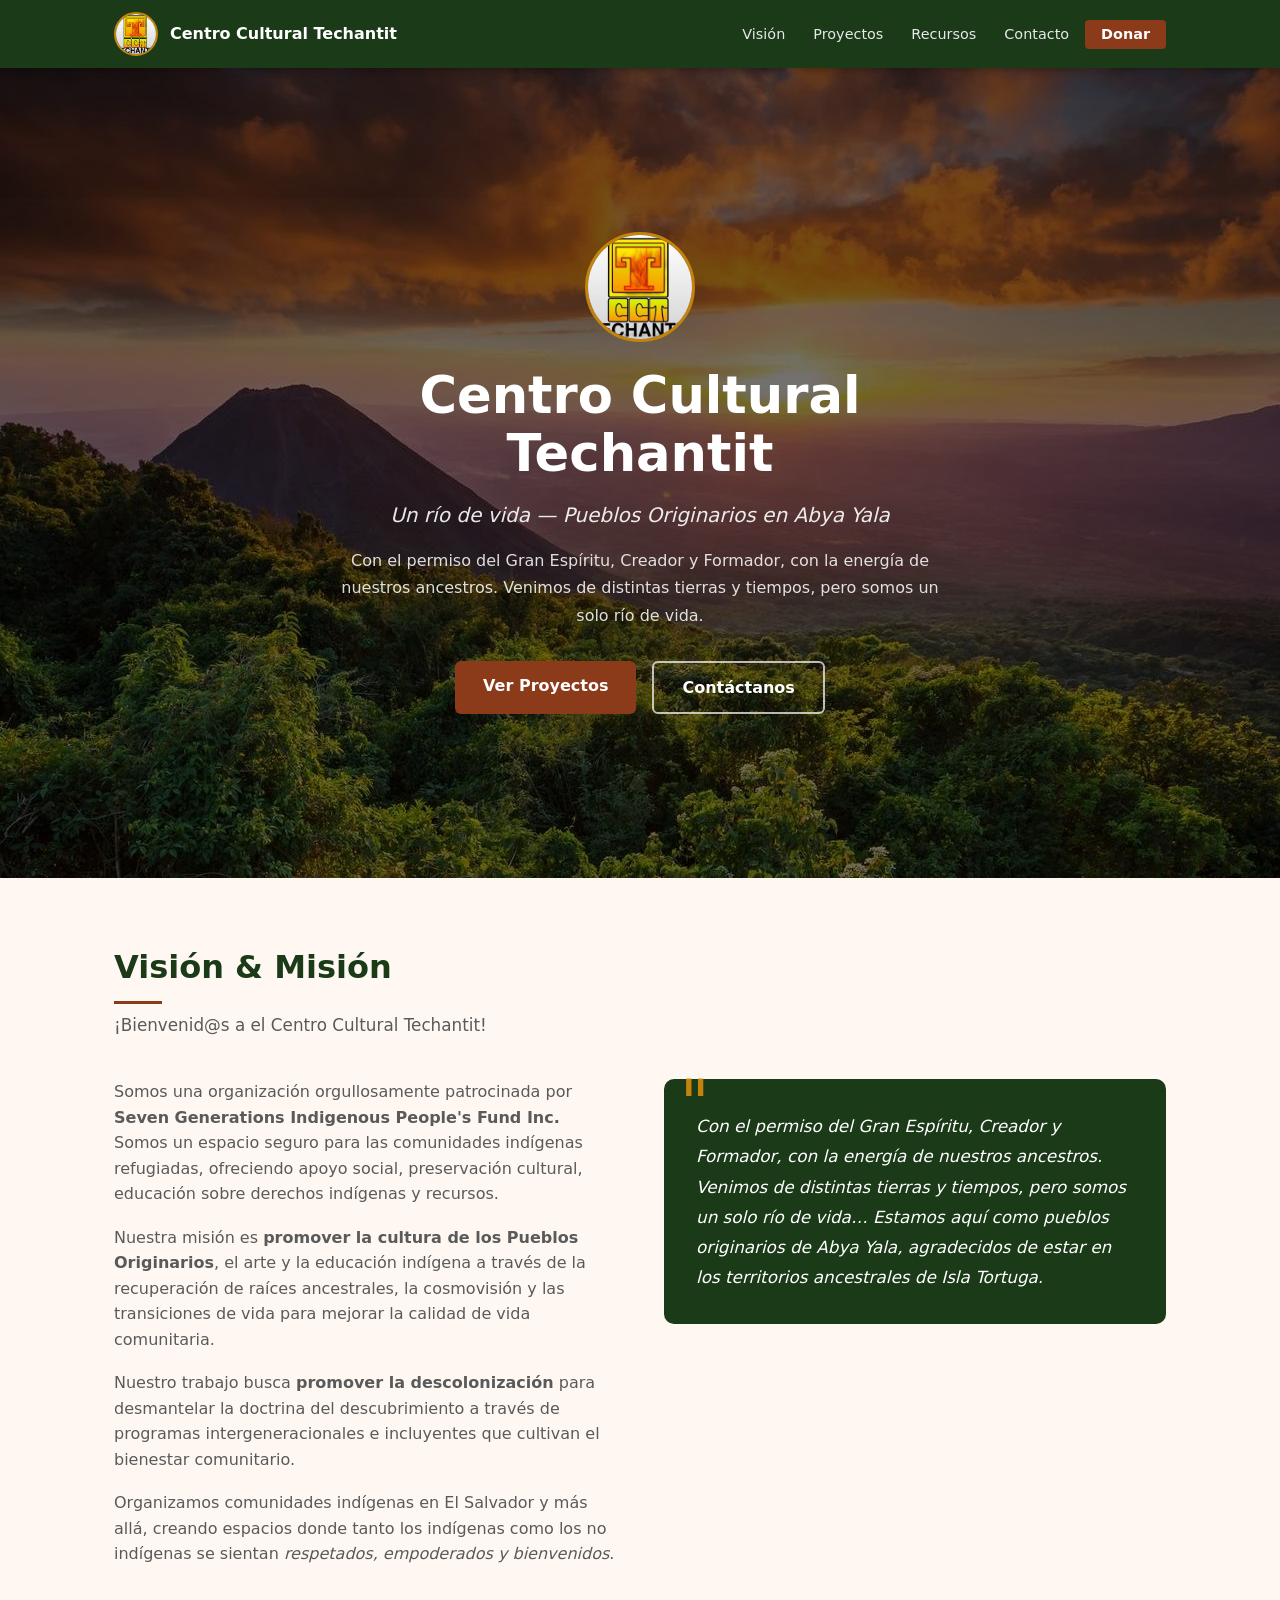
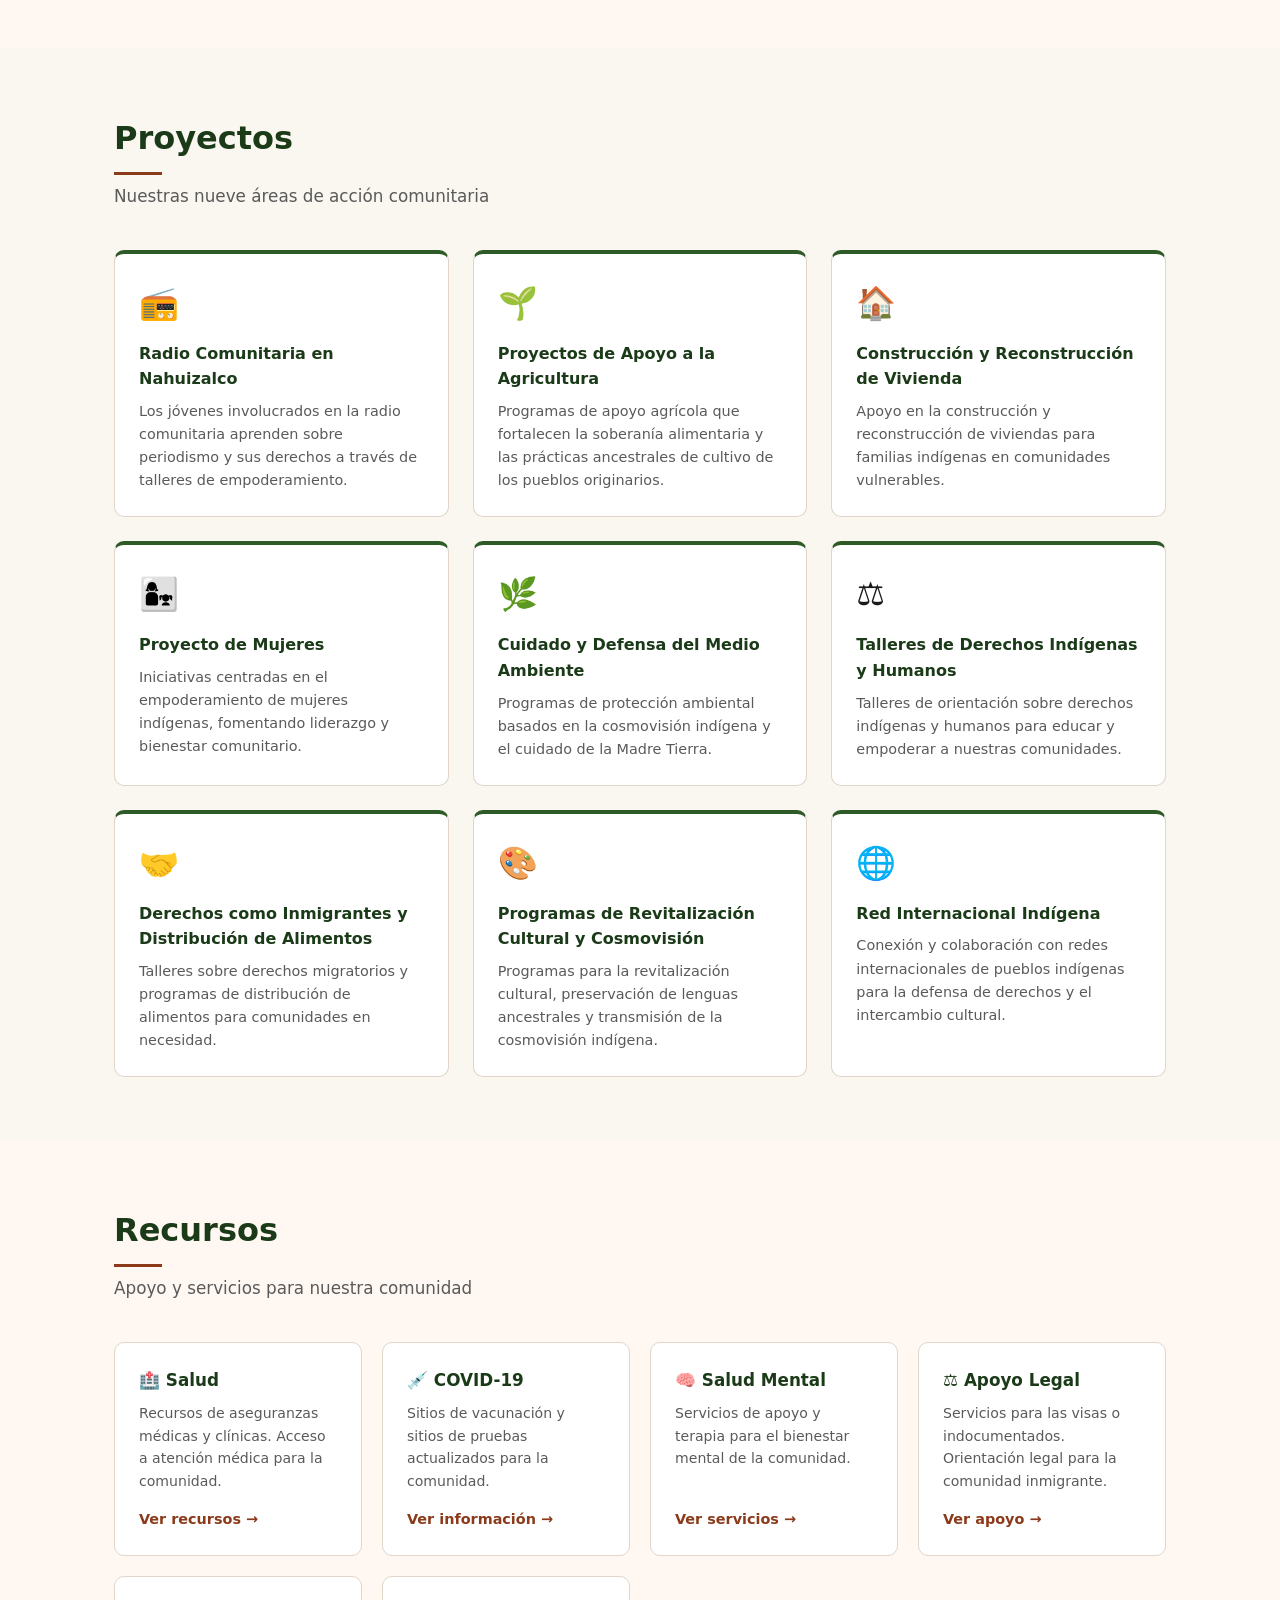
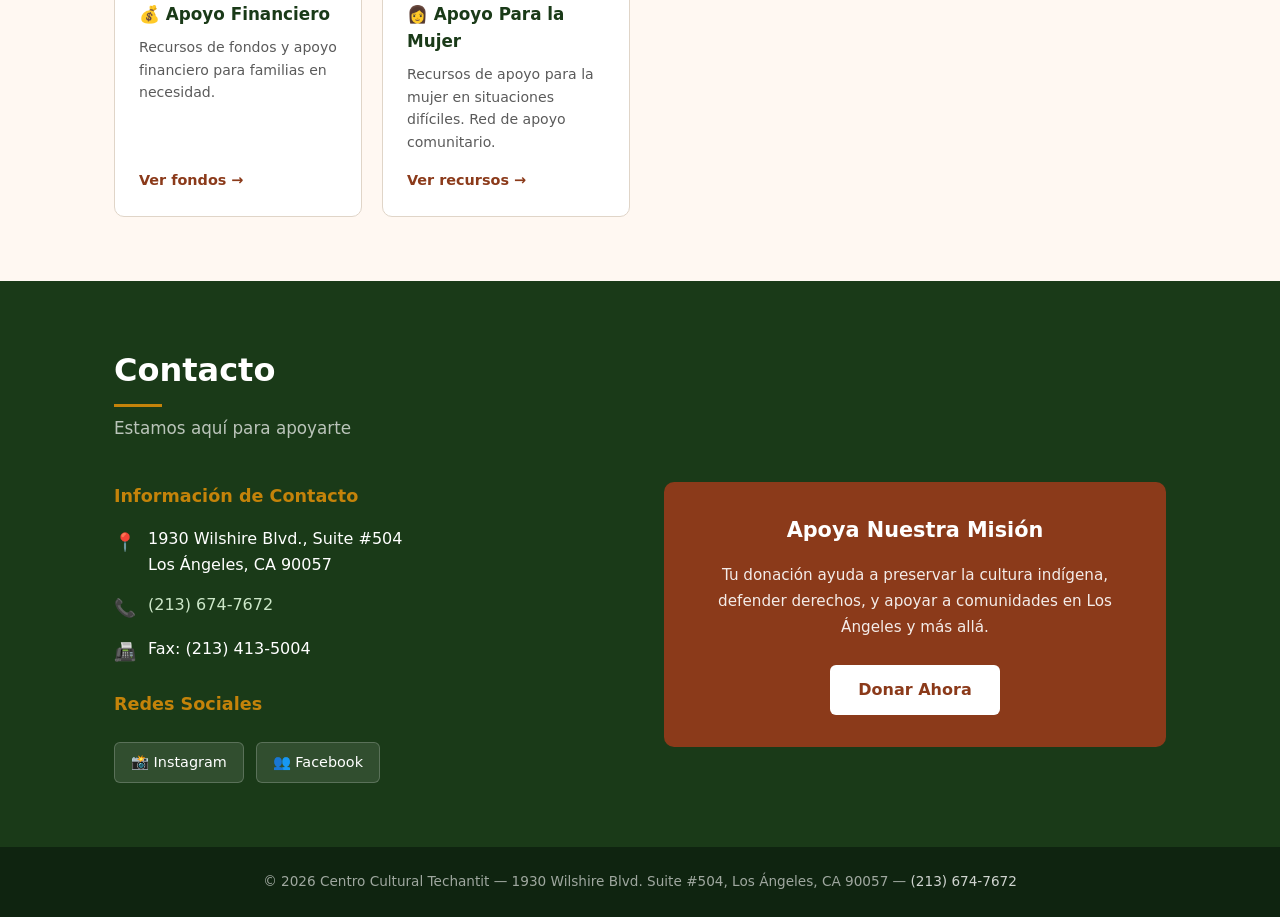
==== index.html @ ff60df66 "Add static site for Centro Cultural Techantit - index.html: single-page bilingual site (Spanish prim" ====
<!DOCTYPE html>
<html lang="es">
<head>
  <meta charset="UTF-8" />
  <meta name="viewport" content="width=device-width, initial-scale=1.0" />
  <title>Centro Cultural Techantit</title>
  <meta name="description" content="Centro Cultural Techantit — Organización indígena en Los Ángeles. Preservación cultural, derechos indígenas, y apoyo comunitario." />
  <meta property="og:title" content="Centro Cultural Techantit" />
  <meta property="og:description" content="Espacio seguro para comunidades indígenas en Los Ángeles. Preservación cultural, derechos, y apoyo comunitario." />
  <meta property="og:image" content="logo.jpg" />
  <link rel="icon" href="logo.jpg" type="image/jpeg" />
  <link rel="stylesheet" href="styles.css" />
</head>
<body>

<!-- ── Navigation ──────────────────────────────────────────────────────────── -->
<nav id="top">
  <div class="nav-inner">
    <a class="nav-logo" href="#inicio">
      <img src="logo.jpg" alt="Logo Centro Cultural Techantit" />
      <span>Centro Cultural Techantit</span>
    </a>
    <button class="nav-toggle" aria-label="Menú" onclick="document.getElementById('nav-links').classList.toggle('open')">☰</button>
    <ul class="nav-links" id="nav-links">
      <li><a href="#vision">Visión</a></li>
      <li><a href="#proyectos">Proyectos</a></li>
      <li><a href="#recursos">Recursos</a></li>
      <li><a href="#contacto">Contacto</a></li>
      <li><a href="https://www.classy.org/give/327009/#!/donation/checkout" target="_blank" class="btn-donate">Donar</a></li>
    </ul>
  </div>
</nav>

<!-- ── Hero ────────────────────────────────────────────────────────────────── -->
<section id="inicio">
  <div class="hero-bg"></div>
  <div class="hero-content">
    <img src="logo.jpg" alt="Logo Centro Cultural Techantit" />
    <h1>Centro Cultural Techantit</h1>
    <p class="tagline">Un río de vida — Pueblos Originarios en Abya Yala</p>
    <p class="mission-text">
      Con el permiso del Gran Espíritu, Creador y Formador, con la energía de nuestros ancestros.
      Venimos de distintas tierras y tiempos, pero somos un solo río de vida.
    </p>
    <div class="hero-actions">
      <a href="#proyectos" class="btn btn-primary">Ver Proyectos</a>
      <a href="#contacto" class="btn btn-outline">Contáctanos</a>
    </div>
  </div>
</section>

<!-- ── Vision ──────────────────────────────────────────────────────────────── -->
<section id="vision">
  <div class="container">
    <h2 class="section-title">Visión &amp; Misión</h2>
    <p class="section-subtitle">¡Bienvenid@s a el Centro Cultural Techantit!</p>

    <div class="vision-grid">
      <div class="vision-text">
        <p>
          Somos una organización orgullosamente patrocinada por
          <strong>Seven Generations Indigenous People's Fund Inc.</strong>
          Somos un espacio seguro para las comunidades indígenas refugiadas, ofreciendo
          apoyo social, preservación cultural, educación sobre derechos indígenas y recursos.
        </p>
        <p>
          Nuestra misión es <strong>promover la cultura de los Pueblos Originarios</strong>,
          el arte y la educación indígena a través de la recuperación de raíces ancestrales,
          la cosmovisión y las transiciones de vida para mejorar la calidad de vida comunitaria.
        </p>
        <p>
          Nuestro trabajo busca <strong>promover la descolonización</strong> para desmantelar
          la doctrina del descubrimiento a través de programas intergeneracionales e incluyentes
          que cultivan el bienestar comunitario.
        </p>
        <p>
          Organizamos comunidades indígenas en El Salvador y más allá, creando espacios donde
          tanto los indígenas como los no indígenas se sientan
          <em>respetados, empoderados y bienvenidos</em>.
        </p>
      </div>

      <div class="vision-quote">
        Con el permiso del Gran Espíritu, Creador y Formador, con la energía de nuestros ancestros.
        Venimos de distintas tierras y tiempos, pero somos un solo río de vida…
        Estamos aquí como pueblos originarios de Abya Yala, agradecidos de estar en los territorios
        ancestrales de Isla Tortuga.
      </div>
    </div>
  </div>
</section>

<!-- ── Projects ────────────────────────────────────────────────────────────── -->
<section id="proyectos">
  <div class="container">
    <h2 class="section-title">Proyectos</h2>
    <p class="section-subtitle">Nuestras nueve áreas de acción comunitaria</p>

    <div class="projects-grid">

      <div class="project-card">
        <div class="project-icon">📻</div>
        <h3>Radio Comunitaria en Nahuizalco</h3>
        <p>Los jóvenes involucrados en la radio comunitaria aprenden sobre periodismo y sus derechos a través de talleres de empoderamiento.</p>
      </div>

      <div class="project-card">
        <div class="project-icon">🌱</div>
        <h3>Proyectos de Apoyo a la Agricultura</h3>
        <p>Programas de apoyo agrícola que fortalecen la soberanía alimentaria y las prácticas ancestrales de cultivo de los pueblos originarios.</p>
      </div>

      <div class="project-card">
        <div class="project-icon">🏠</div>
        <h3>Construcción y Reconstrucción de Vivienda</h3>
        <p>Apoyo en la construcción y reconstrucción de viviendas para familias indígenas en comunidades vulnerables.</p>
      </div>

      <div class="project-card">
        <div class="project-icon">👩‍👧</div>
        <h3>Proyecto de Mujeres</h3>
        <p>Iniciativas centradas en el empoderamiento de mujeres indígenas, fomentando liderazgo y bienestar comunitario.</p>
      </div>

      <div class="project-card">
        <div class="project-icon">🌿</div>
        <h3>Cuidado y Defensa del Medio Ambiente</h3>
        <p>Programas de protección ambiental basados en la cosmovisión indígena y el cuidado de la Madre Tierra.</p>
      </div>

      <div class="project-card">
        <div class="project-icon">⚖️</div>
        <h3>Talleres de Derechos Indígenas y Humanos</h3>
        <p>Talleres de orientación sobre derechos indígenas y humanos para educar y empoderar a nuestras comunidades.</p>
      </div>

      <div class="project-card">
        <div class="project-icon">🤝</div>
        <h3>Derechos como Inmigrantes y Distribución de Alimentos</h3>
        <p>Talleres sobre derechos migratorios y programas de distribución de alimentos para comunidades en necesidad.</p>
      </div>

      <div class="project-card">
        <div class="project-icon">🎨</div>
        <h3>Programas de Revitalización Cultural y Cosmovisión</h3>
        <p>Programas para la revitalización cultural, preservación de lenguas ancestrales y transmisión de la cosmovisión indígena.</p>
      </div>

      <div class="project-card">
        <div class="project-icon">🌐</div>
        <h3>Red Internacional Indígena</h3>
        <p>Conexión y colaboración con redes internacionales de pueblos indígenas para la defensa de derechos y el intercambio cultural.</p>
      </div>

    </div>
  </div>
</section>

<!-- ── Resources ───────────────────────────────────────────────────────────── -->
<section id="recursos">
  <div class="container">
    <h2 class="section-title">Recursos</h2>
    <p class="section-subtitle">Apoyo y servicios para nuestra comunidad</p>

    <div class="resources-grid">

      <div class="resource-card">
        <h3>🏥 Salud</h3>
        <p>Recursos de aseguranzas médicas y clínicas. Acceso a atención médica para la comunidad.</p>
        <a href="https://www.centroculturaltechantit.com/salud" target="_blank" class="resource-link">Ver recursos →</a>
      </div>

      <div class="resource-card">
        <h3>💉 COVID-19</h3>
        <p>Sitios de vacunación y sitios de pruebas actualizados para la comunidad.</p>
        <a href="https://www.centroculturaltechantit.com/covid19" target="_blank" class="resource-link">Ver información →</a>
      </div>

      <div class="resource-card">
        <h3>🧠 Salud Mental</h3>
        <p>Servicios de apoyo y terapia para el bienestar mental de la comunidad.</p>
        <a href="https://www.centroculturaltechantit.com/saludmental" target="_blank" class="resource-link">Ver servicios →</a>
      </div>

      <div class="resource-card">
        <h3>⚖️ Apoyo Legal</h3>
        <p>Servicios para las visas o indocumentados. Orientación legal para la comunidad inmigrante.</p>
        <a href="https://www.centroculturaltechantit.com/apoyo-legal" target="_blank" class="resource-link">Ver apoyo →</a>
      </div>

      <div class="resource-card">
        <h3>💰 Apoyo Financiero</h3>
        <p>Recursos de fondos y apoyo financiero para familias en necesidad.</p>
        <a href="https://www.centroculturaltechantit.com/apoyo-financiero" target="_blank" class="resource-link">Ver fondos →</a>
      </div>

      <div class="resource-card">
        <h3>👩 Apoyo Para la Mujer</h3>
        <p>Recursos de apoyo para la mujer en situaciones difíciles. Red de apoyo comunitario.</p>
        <a href="https://www.centroculturaltechantit.com/apoyo-para-la-mujer" target="_blank" class="resource-link">Ver recursos →</a>
      </div>

    </div>
  </div>
</section>

<!-- ── Contact ──────────────────────────────────────────────────────────────── -->
<section id="contacto">
  <div class="container">
    <h2 class="section-title">Contacto</h2>
    <p class="section-subtitle" style="color: rgba(255,255,255,.7)">Estamos aquí para apoyarte</p>

    <div class="contact-grid">
      <div class="contact-info">
        <h3>Información de Contacto</h3>

        <div class="contact-item">
          <span class="contact-icon">📍</span>
          <div>
            1930 Wilshire Blvd., Suite #504<br />
            Los Ángeles, CA 90057
          </div>
        </div>

        <div class="contact-item">
          <span class="contact-icon">📞</span>
          <div><a href="tel:2136747672">(213) 674-7672</a></div>
        </div>

        <div class="contact-item">
          <span class="contact-icon">📠</span>
          <div>Fax: (213) 413-5004</div>
        </div>

        <h3 style="margin-top:1.5rem">Redes Sociales</h3>
        <div class="social-links">
          <a href="https://www.instagram.com/CCTechantit/" target="_blank" class="social-link">
            📸 Instagram
          </a>
          <a href="https://www.facebook.com/centroculturaltechantit/" target="_blank" class="social-link">
            👥 Facebook
          </a>
        </div>
      </div>

      <div class="donate-box">
        <h3>Apoya Nuestra Misión</h3>
        <p>
          Tu donación ayuda a preservar la cultura indígena, defender derechos,
          y apoyar a comunidades en Los Ángeles y más allá.
        </p>
        <a href="https://www.classy.org/give/327009/#!/donation/checkout" target="_blank" class="btn btn-white">
          Donar Ahora
        </a>
      </div>
    </div>
  </div>
</section>

<!-- ── Footer ───────────────────────────────────────────────────────────────── -->
<footer>
  <p>
    &copy; <span id="year"></span> Centro Cultural Techantit &mdash;
    1930 Wilshire Blvd. Suite #504, Los Ángeles, CA 90057 &mdash;
    <a href="tel:2136747672">(213) 674-7672</a>
  </p>
</footer>

<script>
  document.getElementById('year').textContent = new Date().getFullYear();
</script>

</body>
</html>
---- styles.css ----
/* ── Base ──────────────────────────────────────────────────────────────────── */
*, *::before, *::after { box-sizing: border-box; margin: 0; padding: 0; }

:root {
  --green:      #2d5a27;
  --green-dark: #1a3a18;
  --terra:      #8b3a1a;
  --gold:       #c4830a;
  --cream:      #faf6f0;
  --warm-white: #fff8f2;
  --text:       #1a1a1a;
  --text-muted: #5a5a5a;
  --border:     #e0d5c8;
  --font: 'Segoe UI', system-ui, -apple-system, sans-serif;
}

html { scroll-behavior: smooth; }

body {
  font-family: var(--font);
  background: var(--cream);
  color: var(--text);
  line-height: 1.6;
}

img { max-width: 100%; display: block; }
a  { color: inherit; text-decoration: none; }

/* ── Layout ────────────────────────────────────────────────────────────────── */
.container { max-width: 1100px; margin: 0 auto; padding: 0 1.5rem; }

section { padding: 4rem 0; }

.section-title {
  font-size: clamp(1.5rem, 3vw, 2rem);
  font-weight: 700;
  color: var(--green-dark);
  margin-bottom: 0.5rem;
}

.section-title::after {
  content: '';
  display: block;
  width: 3rem;
  height: 3px;
  background: var(--terra);
  margin-top: 0.5rem;
}

.section-subtitle {
  color: var(--text-muted);
  font-size: 1.05rem;
  margin-bottom: 2.5rem;
}

/* ── Nav ───────────────────────────────────────────────────────────────────── */
nav {
  position: sticky;
  top: 0;
  z-index: 100;
  background: var(--green-dark);
  color: #fff;
  box-shadow: 0 2px 8px rgba(0,0,0,.3);
}

.nav-inner {
  display: flex;
  align-items: center;
  justify-content: space-between;
  padding: 0.75rem 1.5rem;
  max-width: 1100px;
  margin: 0 auto;
  gap: 1rem;
}

.nav-logo {
  display: flex;
  align-items: center;
  gap: 0.75rem;
  font-weight: 700;
  font-size: 1rem;
  white-space: nowrap;
}

.nav-logo img {
  width: 44px;
  height: 44px;
  border-radius: 50%;
  object-fit: cover;
  border: 2px solid var(--gold);
}

.nav-links {
  display: flex;
  gap: 0.25rem;
  flex-wrap: wrap;
  list-style: none;
}

.nav-links a {
  padding: 0.4rem 0.75rem;
  border-radius: 4px;
  font-size: 0.9rem;
  transition: background .15s;
  color: #e8e8e8;
}

.nav-links a:hover { background: rgba(255,255,255,.12); color: #fff; }

.btn-donate {
  background: var(--terra);
  color: #fff !important;
  padding: 0.4rem 1rem !important;
  border-radius: 4px;
  font-weight: 600;
  transition: background .15s !important;
}

.btn-donate:hover { background: #a34520 !important; }

/* Hamburger */
.nav-toggle { display: none; background: none; border: none; color: #fff; font-size: 1.5rem; cursor: pointer; }

/* ── Hero ──────────────────────────────────────────────────────────────────── */
#inicio {
  position: relative;
  min-height: 90vh;
  display: flex;
  align-items: center;
  justify-content: center;
  text-align: center;
  color: #fff;
  padding: 0;
  overflow: hidden;
}

.hero-bg {
  position: absolute;
  inset: 0;
  background-image: url('hero.jpg');
  background-size: cover;
  background-position: center top;
  filter: brightness(.45);
}

.hero-content {
  position: relative;
  z-index: 1;
  padding: 6rem 1.5rem;
  max-width: 750px;
}

.hero-content img {
  width: 110px;
  height: 110px;
  border-radius: 50%;
  object-fit: cover;
  border: 3px solid var(--gold);
  margin: 0 auto 1.5rem;
}

.hero-content h1 {
  font-size: clamp(2rem, 5vw, 3.2rem);
  font-weight: 800;
  line-height: 1.15;
  margin-bottom: 1rem;
}

.hero-content .tagline {
  font-size: clamp(1rem, 2.5vw, 1.25rem);
  opacity: .9;
  margin-bottom: 1rem;
  font-style: italic;
}

.hero-content .mission-text {
  font-size: 1rem;
  opacity: .85;
  max-width: 600px;
  margin: 0 auto 2rem;
  line-height: 1.7;
}

.hero-actions { display: flex; gap: 1rem; justify-content: center; flex-wrap: wrap; }

.btn {
  display: inline-block;
  padding: 0.75rem 1.75rem;
  border-radius: 6px;
  font-weight: 600;
  font-size: 1rem;
  cursor: pointer;
  transition: transform .15s, box-shadow .15s;
}

.btn:hover { transform: translateY(-1px); box-shadow: 0 4px 12px rgba(0,0,0,.25); }

.btn-primary { background: var(--terra); color: #fff; }
.btn-outline  { background: transparent; color: #fff; border: 2px solid rgba(255,255,255,.7); }
.btn-outline:hover { background: rgba(255,255,255,.1); }

/* ── Vision ────────────────────────────────────────────────────────────────── */
#vision { background: var(--warm-white); }

.vision-grid {
  display: grid;
  grid-template-columns: 1fr 1fr;
  gap: 3rem;
  align-items: start;
}

.vision-text p { margin-bottom: 1.1rem; color: var(--text-muted); }

.vision-quote {
  background: var(--green-dark);
  color: #fff;
  padding: 2rem;
  border-radius: 10px;
  font-style: italic;
  font-size: 1.05rem;
  line-height: 1.8;
  position: relative;
}

.vision-quote::before {
  content: '"';
  font-size: 4rem;
  color: var(--gold);
  position: absolute;
  top: -0.5rem;
  left: 1rem;
  line-height: 1;
  font-style: normal;
}

/* ── Projects ──────────────────────────────────────────────────────────────── */
#proyectos { background: var(--cream); }

.projects-grid {
  display: grid;
  grid-template-columns: repeat(auto-fill, minmax(280px, 1fr));
  gap: 1.5rem;
}

.project-card {
  background: #fff;
  border: 1px solid var(--border);
  border-radius: 10px;
  padding: 1.5rem;
  border-top: 4px solid var(--green);
  transition: box-shadow .2s, transform .2s;
}

.project-card:hover { box-shadow: 0 6px 20px rgba(0,0,0,.1); transform: translateY(-2px); }

.project-icon { font-size: 2rem; margin-bottom: 0.75rem; }

.project-card h3 {
  font-size: 1rem;
  font-weight: 700;
  color: var(--green-dark);
  margin-bottom: 0.5rem;
}

.project-card p { font-size: 0.9rem; color: var(--text-muted); }

/* ── Resources ─────────────────────────────────────────────────────────────── */
#recursos { background: var(--warm-white); }

.resources-grid {
  display: grid;
  grid-template-columns: repeat(auto-fill, minmax(240px, 1fr));
  gap: 1.25rem;
}

.resource-card {
  background: #fff;
  border: 1px solid var(--border);
  border-radius: 10px;
  padding: 1.5rem;
  display: flex;
  flex-direction: column;
  gap: 0.5rem;
  transition: box-shadow .2s;
}

.resource-card:hover { box-shadow: 0 4px 16px rgba(0,0,0,.09); }

.resource-card h3 { font-size: 1.05rem; font-weight: 700; color: var(--green-dark); }
.resource-card p  { font-size: 0.88rem; color: var(--text-muted); flex: 1; }

.resource-link {
  display: inline-block;
  margin-top: 0.5rem;
  color: var(--terra);
  font-weight: 600;
  font-size: 0.9rem;
}

.resource-link:hover { text-decoration: underline; }

/* ── Contact ───────────────────────────────────────────────────────────────── */
#contacto { background: var(--green-dark); color: #fff; }

#contacto .section-title { color: #fff; }
#contacto .section-title::after { background: var(--gold); }

.contact-grid {
  display: grid;
  grid-template-columns: 1fr 1fr;
  gap: 3rem;
  align-items: start;
}

.contact-info h3 { font-size: 1.1rem; font-weight: 700; margin-bottom: 1rem; color: var(--gold); }

.contact-item { display: flex; gap: 0.75rem; margin-bottom: 0.9rem; align-items: flex-start; }
.contact-icon { font-size: 1.1rem; flex-shrink: 0; margin-top: 0.1rem; }
.contact-item a { color: #cde8c9; }
.contact-item a:hover { color: #fff; text-decoration: underline; }

.social-links { display: flex; gap: 0.75rem; margin-top: 1.5rem; flex-wrap: wrap; }

.social-link {
  display: inline-flex;
  align-items: center;
  gap: 0.4rem;
  background: rgba(255,255,255,.1);
  border: 1px solid rgba(255,255,255,.2);
  color: #fff;
  padding: 0.5rem 1rem;
  border-radius: 6px;
  font-size: 0.9rem;
  transition: background .15s;
}

.social-link:hover { background: rgba(255,255,255,.2); }

.donate-box {
  background: var(--terra);
  border-radius: 10px;
  padding: 2rem;
  text-align: center;
}

.donate-box h3 { font-size: 1.3rem; font-weight: 700; margin-bottom: 1rem; }
.donate-box p  { font-size: 0.95rem; opacity: .9; margin-bottom: 1.5rem; line-height: 1.7; }

.btn-white { background: #fff; color: var(--terra); font-weight: 700; }
.btn-white:hover { background: #f5f5f5; }

/* ── Footer ────────────────────────────────────────────────────────────────── */
footer {
  background: #0f2410;
  color: rgba(255,255,255,.6);
  text-align: center;
  padding: 1.5rem;
  font-size: 0.85rem;
}

footer a { color: rgba(255,255,255,.8); }
footer a:hover { color: #fff; }

/* ── Mobile ────────────────────────────────────────────────────────────────── */
@media (max-width: 768px) {
  .nav-links { display: none; flex-direction: column; width: 100%; }
  .nav-links.open { display: flex; }
  .nav-inner { flex-wrap: wrap; }
  .nav-toggle { display: block; }

  .vision-grid, .contact-grid { grid-template-columns: 1fr; }

  section { padding: 2.5rem 0; }
}
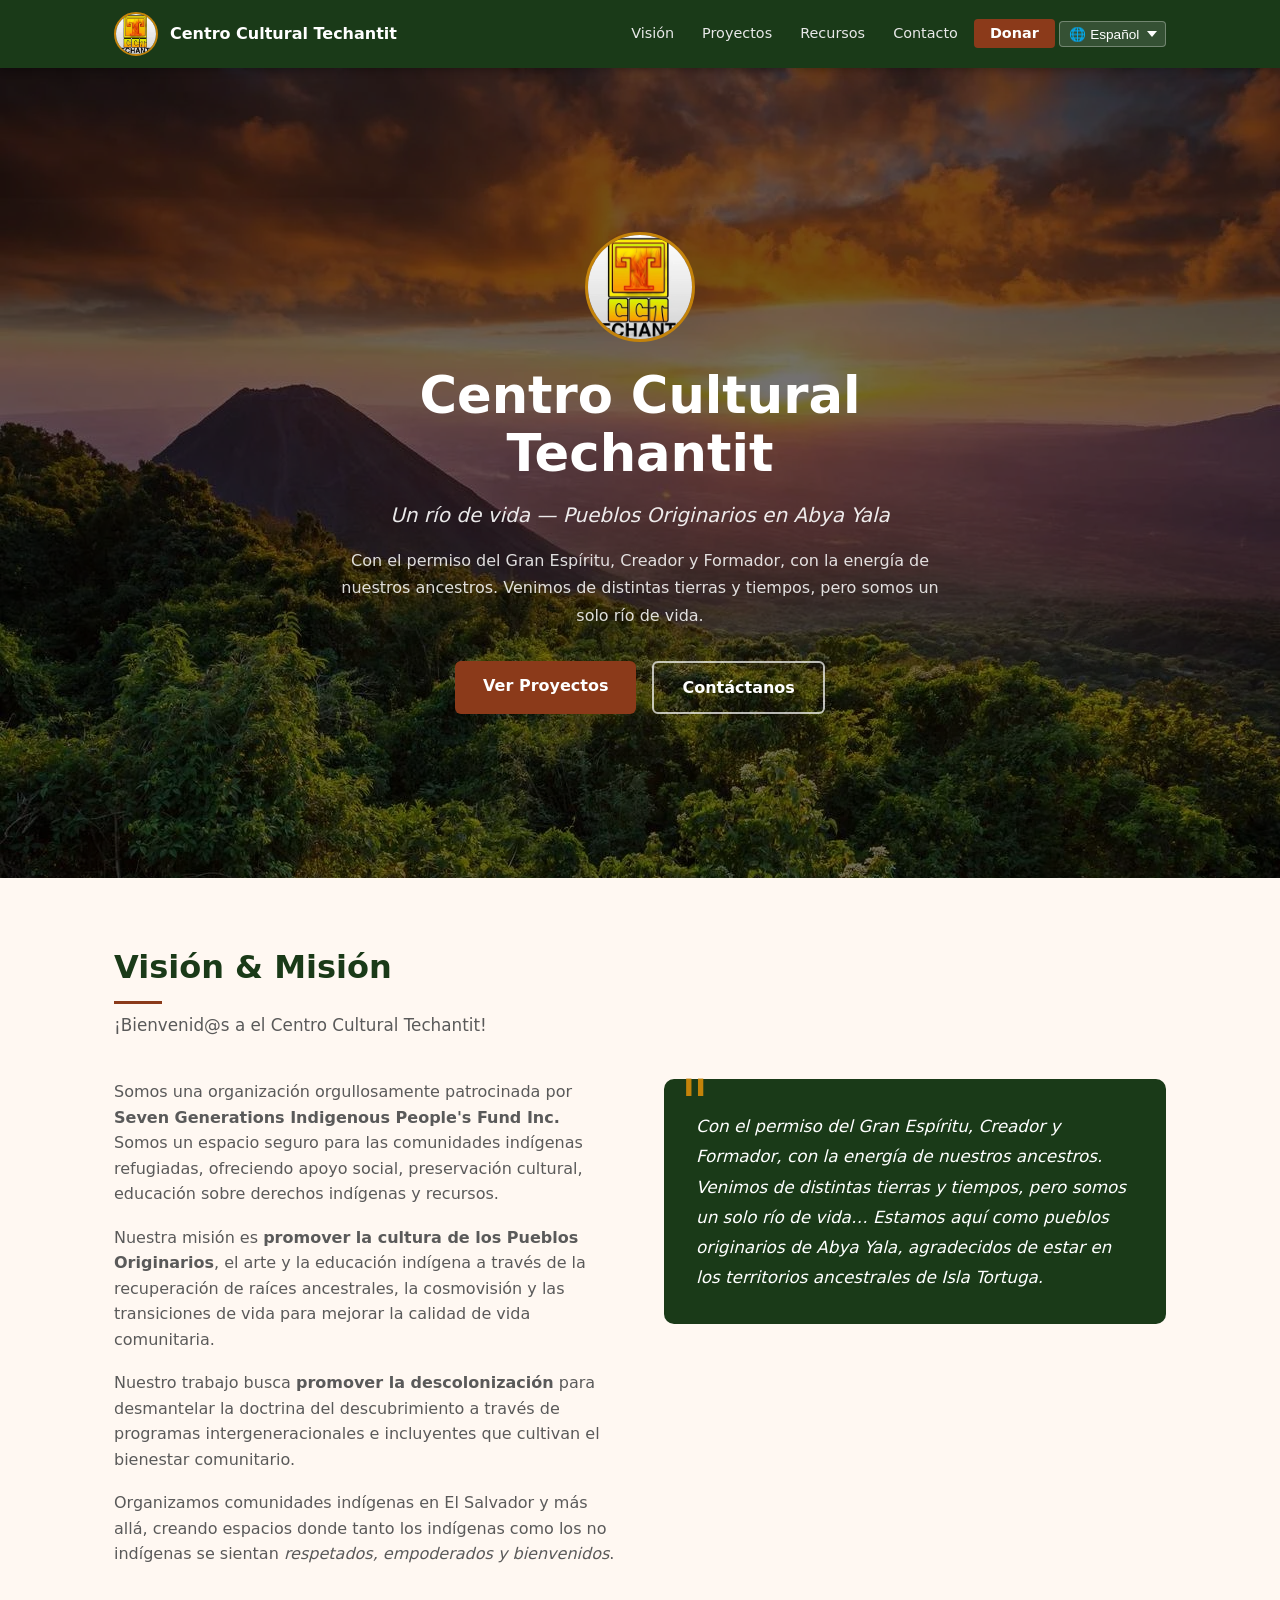
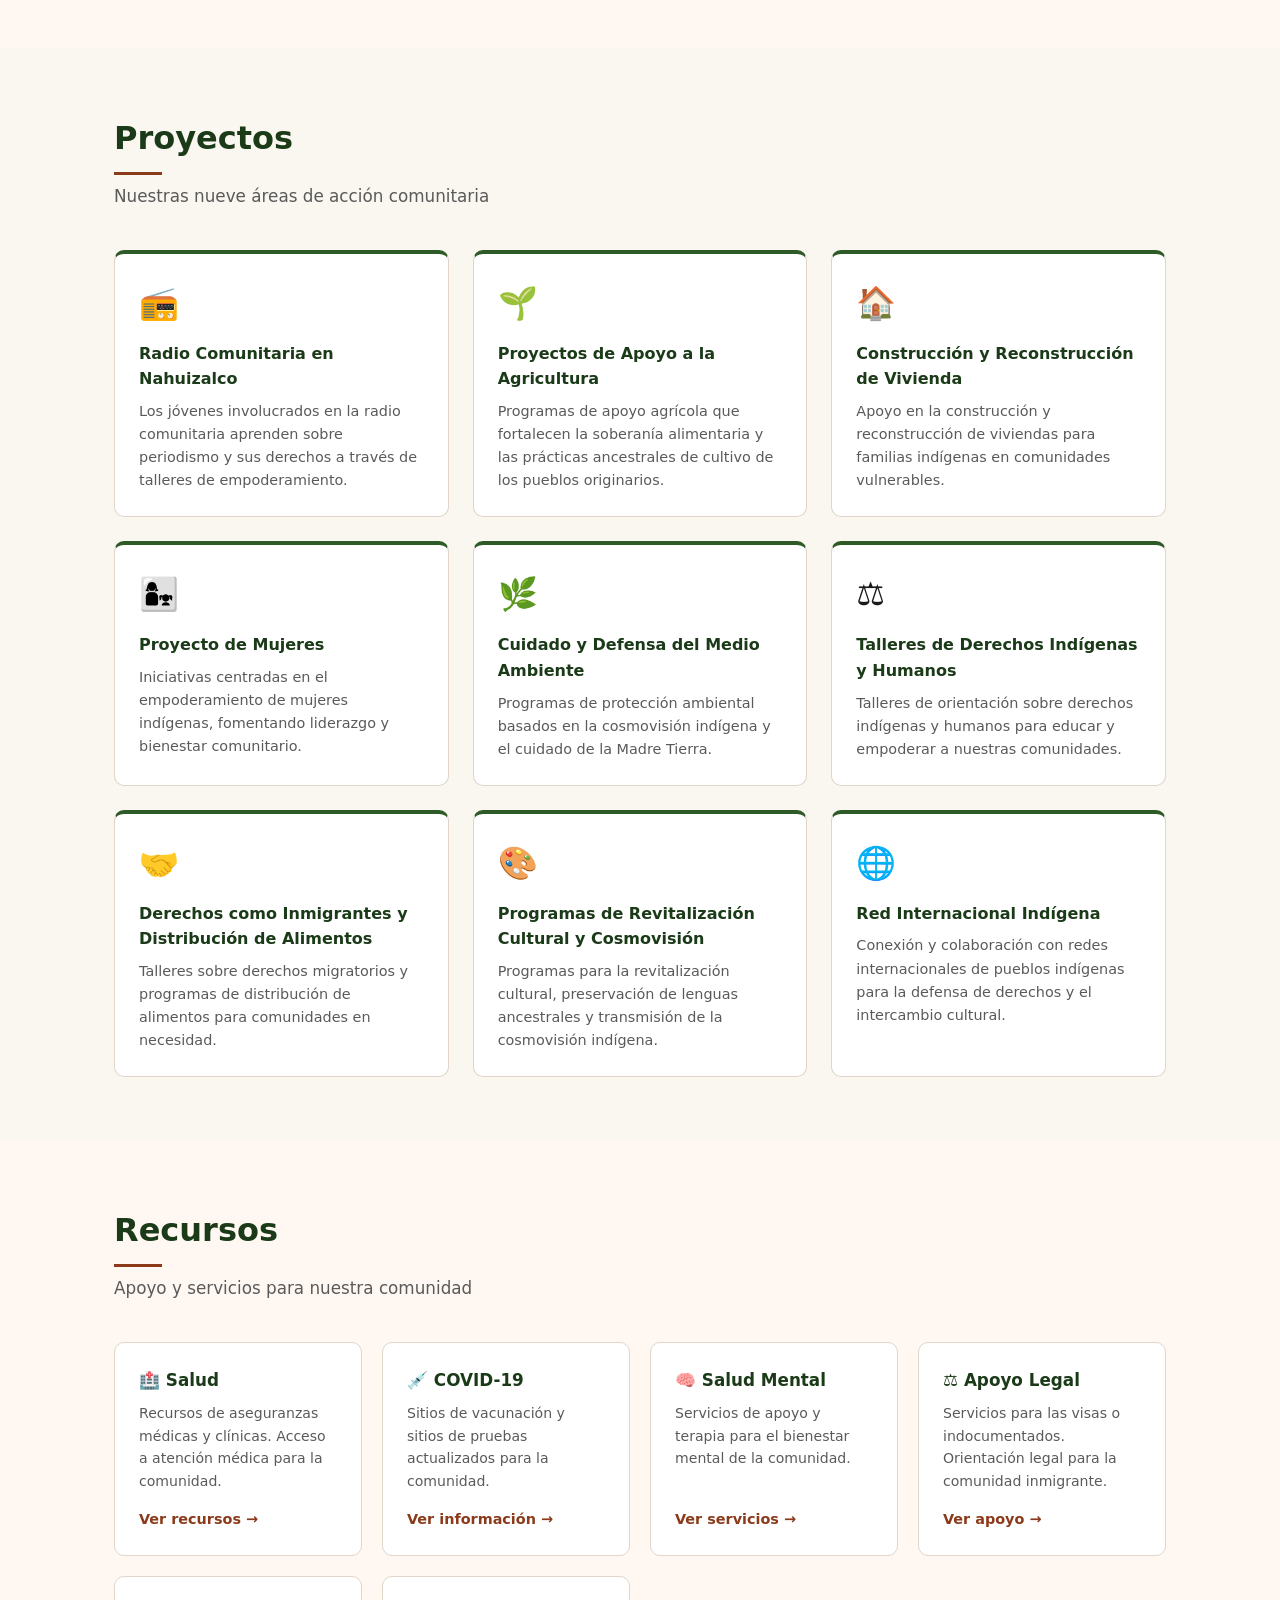
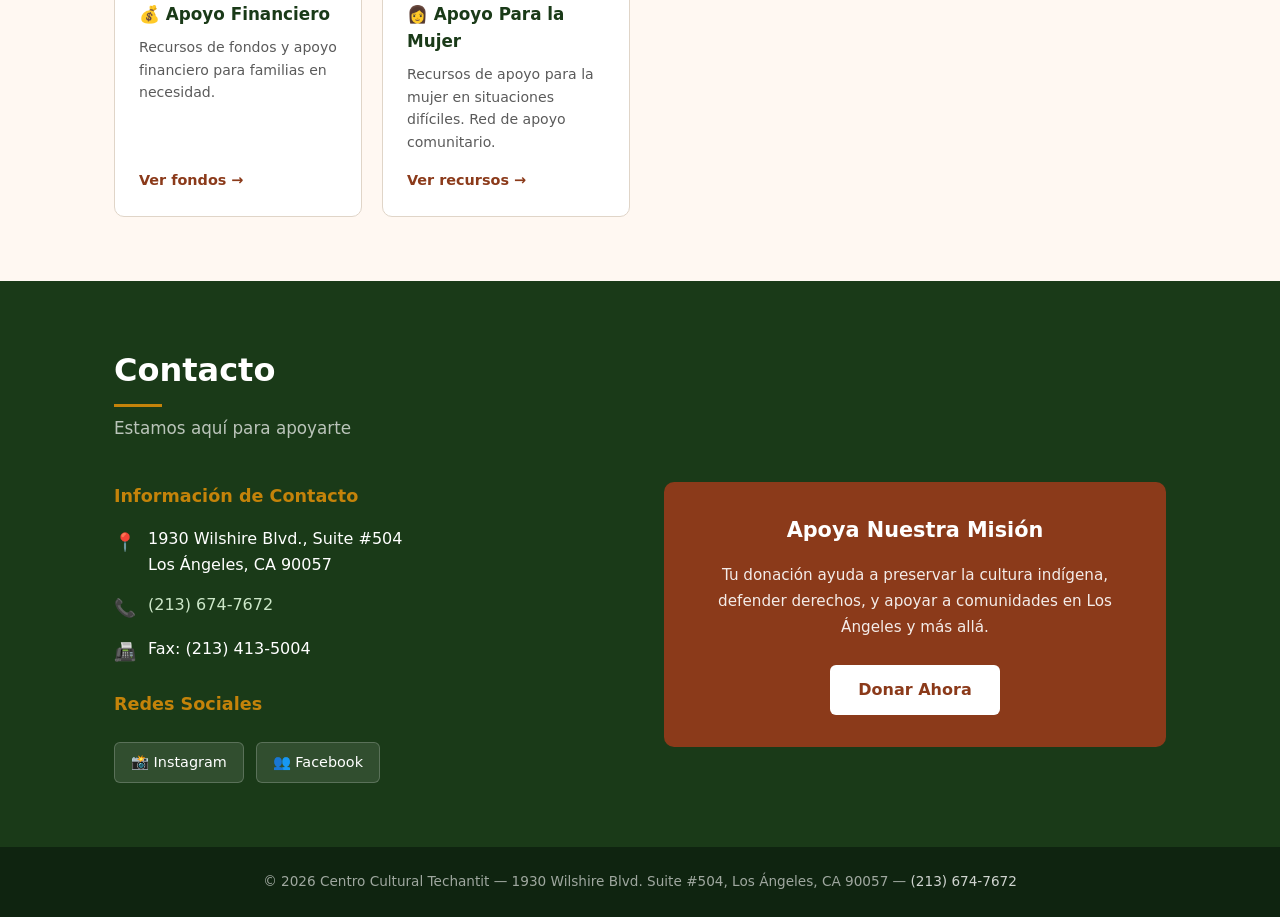
==== commit a2ddea38: "Add bilingual language switcher (English / Spanish) - Dropdown in nav toggles all page content betwe" ====
--- a/index.html
+++ b/index.html
@@ -22,11 +22,17 @@
     </a>
     <button class="nav-toggle" aria-label="Menú" onclick="document.getElementById('nav-links').classList.toggle('open')">☰</button>
     <ul class="nav-links" id="nav-links">
-      <li><a href="#vision">Visión</a></li>
-      <li><a href="#proyectos">Proyectos</a></li>
-      <li><a href="#recursos">Recursos</a></li>
-      <li><a href="#contacto">Contacto</a></li>
-      <li><a href="https://www.classy.org/give/327009/#!/donation/checkout" target="_blank" class="btn-donate">Donar</a></li>
+      <li><a href="#vision"    data-i18n="nav.vision">Visión</a></li>
+      <li><a href="#proyectos" data-i18n="nav.projects">Proyectos</a></li>
+      <li><a href="#recursos"  data-i18n="nav.resources">Recursos</a></li>
+      <li><a href="#contacto"  data-i18n="nav.contact">Contacto</a></li>
+      <li><a href="https://www.classy.org/give/327009/#!/donation/checkout" target="_blank" class="btn-donate" data-i18n="nav.donate">Donar</a></li>
+      <li>
+        <select class="lang-switch" id="lang-switch" onchange="setLang(this.value)" aria-label="Language">
+          <option value="es">🌐 Español</option>
+          <option value="en">🌐 English</option>
+        </select>
+      </li>
     </ul>
   </div>
 </nav>
@@ -37,14 +43,14 @@
   <div class="hero-content">
     <img src="logo.jpg" alt="Logo Centro Cultural Techantit" />
     <h1>Centro Cultural Techantit</h1>
-    <p class="tagline">Un río de vida — Pueblos Originarios en Abya Yala</p>
-    <p class="mission-text">
+    <p class="tagline" data-i18n="hero.tagline">Un río de vida — Pueblos Originarios en Abya Yala</p>
+    <p class="mission-text" data-i18n="hero.mission">
       Con el permiso del Gran Espíritu, Creador y Formador, con la energía de nuestros ancestros.
       Venimos de distintas tierras y tiempos, pero somos un solo río de vida.
     </p>
     <div class="hero-actions">
-      <a href="#proyectos" class="btn btn-primary">Ver Proyectos</a>
-      <a href="#contacto" class="btn btn-outline">Contáctanos</a>
+      <a href="#proyectos" class="btn btn-primary" data-i18n="hero.cta.projects">Ver Proyectos</a>
+      <a href="#contacto"  class="btn btn-outline"  data-i18n="hero.cta.contact">Contáctanos</a>
     </div>
   </div>
 </section>
@@ -52,35 +58,35 @@
 <!-- ── Vision ──────────────────────────────────────────────────────────────── -->
 <section id="vision">
   <div class="container">
-    <h2 class="section-title">Visión &amp; Misión</h2>
-    <p class="section-subtitle">¡Bienvenid@s a el Centro Cultural Techantit!</p>
+    <h2 class="section-title" data-i18n="vision.title">Visión &amp; Misión</h2>
+    <p class="section-subtitle"  data-i18n="vision.subtitle">¡Bienvenid@s a el Centro Cultural Techantit!</p>
 
     <div class="vision-grid">
       <div class="vision-text">
-        <p>
+        <p data-i18n="vision.p1">
           Somos una organización orgullosamente patrocinada por
           <strong>Seven Generations Indigenous People's Fund Inc.</strong>
           Somos un espacio seguro para las comunidades indígenas refugiadas, ofreciendo
           apoyo social, preservación cultural, educación sobre derechos indígenas y recursos.
         </p>
-        <p>
+        <p data-i18n="vision.p2">
           Nuestra misión es <strong>promover la cultura de los Pueblos Originarios</strong>,
           el arte y la educación indígena a través de la recuperación de raíces ancestrales,
           la cosmovisión y las transiciones de vida para mejorar la calidad de vida comunitaria.
         </p>
-        <p>
+        <p data-i18n="vision.p3">
           Nuestro trabajo busca <strong>promover la descolonización</strong> para desmantelar
           la doctrina del descubrimiento a través de programas intergeneracionales e incluyentes
           que cultivan el bienestar comunitario.
         </p>
-        <p>
+        <p data-i18n="vision.p4">
           Organizamos comunidades indígenas en El Salvador y más allá, creando espacios donde
           tanto los indígenas como los no indígenas se sientan
           <em>respetados, empoderados y bienvenidos</em>.
         </p>
       </div>
 
-      <div class="vision-quote">
+      <div class="vision-quote" data-i18n="vision.quote">
         Con el permiso del Gran Espíritu, Creador y Formador, con la energía de nuestros ancestros.
         Venimos de distintas tierras y tiempos, pero somos un solo río de vida…
         Estamos aquí como pueblos originarios de Abya Yala, agradecidos de estar en los territorios
@@ -93,63 +99,63 @@
 <!-- ── Projects ────────────────────────────────────────────────────────────── -->
 <section id="proyectos">
   <div class="container">
-    <h2 class="section-title">Proyectos</h2>
-    <p class="section-subtitle">Nuestras nueve áreas de acción comunitaria</p>
+    <h2 class="section-title" data-i18n="projects.title">Proyectos</h2>
+    <p class="section-subtitle"  data-i18n="projects.subtitle">Nuestras nueve áreas de acción comunitaria</p>
 
     <div class="projects-grid">
 
       <div class="project-card">
         <div class="project-icon">📻</div>
-        <h3>Radio Comunitaria en Nahuizalco</h3>
-        <p>Los jóvenes involucrados en la radio comunitaria aprenden sobre periodismo y sus derechos a través de talleres de empoderamiento.</p>
+        <h3 data-i18n="proj.radio.title">Radio Comunitaria en Nahuizalco</h3>
+        <p  data-i18n="proj.radio.desc">Los jóvenes involucrados en la radio comunitaria aprenden sobre periodismo y sus derechos a través de talleres de empoderamiento.</p>
       </div>
 
       <div class="project-card">
         <div class="project-icon">🌱</div>
-        <h3>Proyectos de Apoyo a la Agricultura</h3>
-        <p>Programas de apoyo agrícola que fortalecen la soberanía alimentaria y las prácticas ancestrales de cultivo de los pueblos originarios.</p>
+        <h3 data-i18n="proj.agri.title">Proyectos de Apoyo a la Agricultura</h3>
+        <p  data-i18n="proj.agri.desc">Programas de apoyo agrícola que fortalecen la soberanía alimentaria y las prácticas ancestrales de cultivo de los pueblos originarios.</p>
       </div>
 
       <div class="project-card">
         <div class="project-icon">🏠</div>
-        <h3>Construcción y Reconstrucción de Vivienda</h3>
-        <p>Apoyo en la construcción y reconstrucción de viviendas para familias indígenas en comunidades vulnerables.</p>
+        <h3 data-i18n="proj.housing.title">Construcción y Reconstrucción de Vivienda</h3>
+        <p  data-i18n="proj.housing.desc">Apoyo en la construcción y reconstrucción de viviendas para familias indígenas en comunidades vulnerables.</p>
       </div>
 
       <div class="project-card">
         <div class="project-icon">👩‍👧</div>
-        <h3>Proyecto de Mujeres</h3>
-        <p>Iniciativas centradas en el empoderamiento de mujeres indígenas, fomentando liderazgo y bienestar comunitario.</p>
+        <h3 data-i18n="proj.women.title">Proyecto de Mujeres</h3>
+        <p  data-i18n="proj.women.desc">Iniciativas centradas en el empoderamiento de mujeres indígenas, fomentando liderazgo y bienestar comunitario.</p>
       </div>
 
       <div class="project-card">
         <div class="project-icon">🌿</div>
-        <h3>Cuidado y Defensa del Medio Ambiente</h3>
-        <p>Programas de protección ambiental basados en la cosmovisión indígena y el cuidado de la Madre Tierra.</p>
+        <h3 data-i18n="proj.env.title">Cuidado y Defensa del Medio Ambiente</h3>
+        <p  data-i18n="proj.env.desc">Programas de protección ambiental basados en la cosmovisión indígena y el cuidado de la Madre Tierra.</p>
       </div>
 
       <div class="project-card">
         <div class="project-icon">⚖️</div>
-        <h3>Talleres de Derechos Indígenas y Humanos</h3>
-        <p>Talleres de orientación sobre derechos indígenas y humanos para educar y empoderar a nuestras comunidades.</p>
+        <h3 data-i18n="proj.rights.title">Talleres de Derechos Indígenas y Humanos</h3>
+        <p  data-i18n="proj.rights.desc">Talleres de orientación sobre derechos indígenas y humanos para educar y empoderar a nuestras comunidades.</p>
       </div>
 
       <div class="project-card">
         <div class="project-icon">🤝</div>
-        <h3>Derechos como Inmigrantes y Distribución de Alimentos</h3>
-        <p>Talleres sobre derechos migratorios y programas de distribución de alimentos para comunidades en necesidad.</p>
+        <h3 data-i18n="proj.immig.title">Derechos como Inmigrantes y Distribución de Alimentos</h3>
+        <p  data-i18n="proj.immig.desc">Talleres sobre derechos migratorios y programas de distribución de alimentos para comunidades en necesidad.</p>
       </div>
 
       <div class="project-card">
         <div class="project-icon">🎨</div>
-        <h3>Programas de Revitalización Cultural y Cosmovisión</h3>
-        <p>Programas para la revitalización cultural, preservación de lenguas ancestrales y transmisión de la cosmovisión indígena.</p>
+        <h3 data-i18n="proj.culture.title">Programas de Revitalización Cultural y Cosmovisión</h3>
+        <p  data-i18n="proj.culture.desc">Programas para la revitalización cultural, preservación de lenguas ancestrales y transmisión de la cosmovisión indígena.</p>
       </div>
 
       <div class="project-card">
         <div class="project-icon">🌐</div>
-        <h3>Red Internacional Indígena</h3>
-        <p>Conexión y colaboración con redes internacionales de pueblos indígenas para la defensa de derechos y el intercambio cultural.</p>
+        <h3 data-i18n="proj.network.title">Red Internacional Indígena</h3>
+        <p  data-i18n="proj.network.desc">Conexión y colaboración con redes internacionales de pueblos indígenas para la defensa de derechos y el intercambio cultural.</p>
       </div>
 
     </div>
@@ -159,45 +165,45 @@
 <!-- ── Resources ───────────────────────────────────────────────────────────── -->
 <section id="recursos">
   <div class="container">
-    <h2 class="section-title">Recursos</h2>
-    <p class="section-subtitle">Apoyo y servicios para nuestra comunidad</p>
+    <h2 class="section-title" data-i18n="resources.title">Recursos</h2>
+    <p class="section-subtitle"  data-i18n="resources.subtitle">Apoyo y servicios para nuestra comunidad</p>
 
     <div class="resources-grid">
 
       <div class="resource-card">
-        <h3>🏥 Salud</h3>
-        <p>Recursos de aseguranzas médicas y clínicas. Acceso a atención médica para la comunidad.</p>
-        <a href="https://www.centroculturaltechantit.com/salud" target="_blank" class="resource-link">Ver recursos →</a>
-      </div>
-
-      <div class="resource-card">
-        <h3>💉 COVID-19</h3>
-        <p>Sitios de vacunación y sitios de pruebas actualizados para la comunidad.</p>
-        <a href="https://www.centroculturaltechantit.com/covid19" target="_blank" class="resource-link">Ver información →</a>
-      </div>
-
-      <div class="resource-card">
-        <h3>🧠 Salud Mental</h3>
-        <p>Servicios de apoyo y terapia para el bienestar mental de la comunidad.</p>
-        <a href="https://www.centroculturaltechantit.com/saludmental" target="_blank" class="resource-link">Ver servicios →</a>
-      </div>
-
-      <div class="resource-card">
-        <h3>⚖️ Apoyo Legal</h3>
-        <p>Servicios para las visas o indocumentados. Orientación legal para la comunidad inmigrante.</p>
-        <a href="https://www.centroculturaltechantit.com/apoyo-legal" target="_blank" class="resource-link">Ver apoyo →</a>
-      </div>
-
-      <div class="resource-card">
-        <h3>💰 Apoyo Financiero</h3>
-        <p>Recursos de fondos y apoyo financiero para familias en necesidad.</p>
-        <a href="https://www.centroculturaltechantit.com/apoyo-financiero" target="_blank" class="resource-link">Ver fondos →</a>
-      </div>
-
-      <div class="resource-card">
-        <h3>👩 Apoyo Para la Mujer</h3>
-        <p>Recursos de apoyo para la mujer en situaciones difíciles. Red de apoyo comunitario.</p>
-        <a href="https://www.centroculturaltechantit.com/apoyo-para-la-mujer" target="_blank" class="resource-link">Ver recursos →</a>
+        <h3 data-i18n="res.health.title">🏥 Salud</h3>
+        <p  data-i18n="res.health.desc">Recursos de aseguranzas médicas y clínicas. Acceso a atención médica para la comunidad.</p>
+        <a href="https://www.centroculturaltechantit.com/salud" target="_blank" class="resource-link" data-i18n="res.link.view">Ver recursos →</a>
+      </div>
+
+      <div class="resource-card">
+        <h3 data-i18n="res.covid.title">💉 COVID-19</h3>
+        <p  data-i18n="res.covid.desc">Sitios de vacunación y sitios de pruebas actualizados para la comunidad.</p>
+        <a href="https://www.centroculturaltechantit.com/covid19" target="_blank" class="resource-link" data-i18n="res.link.info">Ver información →</a>
+      </div>
+
+      <div class="resource-card">
+        <h3 data-i18n="res.mental.title">🧠 Salud Mental</h3>
+        <p  data-i18n="res.mental.desc">Servicios de apoyo y terapia para el bienestar mental de la comunidad.</p>
+        <a href="https://www.centroculturaltechantit.com/saludmental" target="_blank" class="resource-link" data-i18n="res.link.services">Ver servicios →</a>
+      </div>
+
+      <div class="resource-card">
+        <h3 data-i18n="res.legal.title">⚖️ Apoyo Legal</h3>
+        <p  data-i18n="res.legal.desc">Servicios para las visas o indocumentados. Orientación legal para la comunidad inmigrante.</p>
+        <a href="https://www.centroculturaltechantit.com/apoyo-legal" target="_blank" class="resource-link" data-i18n="res.link.support">Ver apoyo →</a>
+      </div>
+
+      <div class="resource-card">
+        <h3 data-i18n="res.financial.title">💰 Apoyo Financiero</h3>
+        <p  data-i18n="res.financial.desc">Recursos de fondos y apoyo financiero para familias en necesidad.</p>
+        <a href="https://www.centroculturaltechantit.com/apoyo-financiero" target="_blank" class="resource-link" data-i18n="res.link.funds">Ver fondos →</a>
+      </div>
+
+      <div class="resource-card">
+        <h3 data-i18n="res.women.title">👩 Apoyo Para la Mujer</h3>
+        <p  data-i18n="res.women.desc">Recursos de apoyo para la mujer en situaciones difíciles. Red de apoyo comunitario.</p>
+        <a href="https://www.centroculturaltechantit.com/apoyo-para-la-mujer" target="_blank" class="resource-link" data-i18n="res.link.view">Ver recursos →</a>
       </div>
 
     </div>
@@ -207,12 +213,12 @@
 <!-- ── Contact ──────────────────────────────────────────────────────────────── -->
 <section id="contacto">
   <div class="container">
-    <h2 class="section-title">Contacto</h2>
-    <p class="section-subtitle" style="color: rgba(255,255,255,.7)">Estamos aquí para apoyarte</p>
+    <h2 class="section-title" data-i18n="contact.title">Contacto</h2>
+    <p class="section-subtitle" style="color: rgba(255,255,255,.7)" data-i18n="contact.subtitle">Estamos aquí para apoyarte</p>
 
     <div class="contact-grid">
       <div class="contact-info">
-        <h3>Información de Contacto</h3>
+        <h3 data-i18n="contact.info.title">Información de Contacto</h3>
 
         <div class="contact-item">
           <span class="contact-icon">📍</span>
@@ -232,24 +238,20 @@
           <div>Fax: (213) 413-5004</div>
         </div>
 
-        <h3 style="margin-top:1.5rem">Redes Sociales</h3>
+        <h3 style="margin-top:1.5rem" data-i18n="contact.social.title">Redes Sociales</h3>
         <div class="social-links">
-          <a href="https://www.instagram.com/CCTechantit/" target="_blank" class="social-link">
-            📸 Instagram
-          </a>
-          <a href="https://www.facebook.com/centroculturaltechantit/" target="_blank" class="social-link">
-            👥 Facebook
-          </a>
+          <a href="https://www.instagram.com/CCTechantit/" target="_blank" class="social-link">📸 Instagram</a>
+          <a href="https://www.facebook.com/centroculturaltechantit/" target="_blank" class="social-link">👥 Facebook</a>
         </div>
       </div>
 
       <div class="donate-box">
-        <h3>Apoya Nuestra Misión</h3>
-        <p>
+        <h3 data-i18n="donate.title">Apoya Nuestra Misión</h3>
+        <p  data-i18n="donate.desc">
           Tu donación ayuda a preservar la cultura indígena, defender derechos,
           y apoyar a comunidades en Los Ángeles y más allá.
         </p>
-        <a href="https://www.classy.org/give/327009/#!/donation/checkout" target="_blank" class="btn btn-white">
+        <a href="https://www.classy.org/give/327009/#!/donation/checkout" target="_blank" class="btn btn-white" data-i18n="donate.btn">
           Donar Ahora
         </a>
       </div>
@@ -267,7 +269,172 @@
 </footer>
 
 <script>
-  document.getElementById('year').textContent = new Date().getFullYear();
+const t = {
+  es: {
+    'nav.vision':    'Visión',
+    'nav.projects':  'Proyectos',
+    'nav.resources': 'Recursos',
+    'nav.contact':   'Contacto',
+    'nav.donate':    'Donar',
+
+    'hero.tagline': 'Un río de vida — Pueblos Originarios en Abya Yala',
+    'hero.mission': 'Con el permiso del Gran Espíritu, Creador y Formador, con la energía de nuestros ancestros. Venimos de distintas tierras y tiempos, pero somos un solo río de vida.',
+    'hero.cta.projects': 'Ver Proyectos',
+    'hero.cta.contact':  'Contáctanos',
+
+    'vision.title':    'Visión &amp; Misión',
+    'vision.subtitle': '¡Bienvenid@s a el Centro Cultural Techantit!',
+    'vision.p1': 'Somos una organización orgullosamente patrocinada por <strong>Seven Generations Indigenous People\'s Fund Inc.</strong> Somos un espacio seguro para las comunidades indígenas refugiadas, ofreciendo apoyo social, preservación cultural, educación sobre derechos indígenas y recursos.',
+    'vision.p2': 'Nuestra misión es <strong>promover la cultura de los Pueblos Originarios</strong>, el arte y la educación indígena a través de la recuperación de raíces ancestrales, la cosmovisión y las transiciones de vida para mejorar la calidad de vida comunitaria.',
+    'vision.p3': 'Nuestro trabajo busca <strong>promover la descolonización</strong> para desmantelar la doctrina del descubrimiento a través de programas intergeneracionales e incluyentes que cultivan el bienestar comunitario.',
+    'vision.p4': 'Organizamos comunidades indígenas en El Salvador y más allá, creando espacios donde tanto los indígenas como los no indígenas se sientan <em>respetados, empoderados y bienvenidos</em>.',
+    'vision.quote': 'Con el permiso del Gran Espíritu, Creador y Formador, con la energía de nuestros ancestros. Venimos de distintas tierras y tiempos, pero somos un solo río de vida… Estamos aquí como pueblos originarios de Abya Yala, agradecidos de estar en los territorios ancestrales de Isla Tortuga.',
+
+    'projects.title':    'Proyectos',
+    'projects.subtitle': 'Nuestras nueve áreas de acción comunitaria',
+
+    'proj.radio.title':   'Radio Comunitaria en Nahuizalco',
+    'proj.radio.desc':    'Los jóvenes involucrados en la radio comunitaria aprenden sobre periodismo y sus derechos a través de talleres de empoderamiento.',
+    'proj.agri.title':    'Proyectos de Apoyo a la Agricultura',
+    'proj.agri.desc':     'Programas de apoyo agrícola que fortalecen la soberanía alimentaria y las prácticas ancestrales de cultivo de los pueblos originarios.',
+    'proj.housing.title': 'Construcción y Reconstrucción de Vivienda',
+    'proj.housing.desc':  'Apoyo en la construcción y reconstrucción de viviendas para familias indígenas en comunidades vulnerables.',
+    'proj.women.title':   'Proyecto de Mujeres',
+    'proj.women.desc':    'Iniciativas centradas en el empoderamiento de mujeres indígenas, fomentando liderazgo y bienestar comunitario.',
+    'proj.env.title':     'Cuidado y Defensa del Medio Ambiente',
+    'proj.env.desc':      'Programas de protección ambiental basados en la cosmovisión indígena y el cuidado de la Madre Tierra.',
+    'proj.rights.title':  'Talleres de Derechos Indígenas y Humanos',
+    'proj.rights.desc':   'Talleres de orientación sobre derechos indígenas y humanos para educar y empoderar a nuestras comunidades.',
+    'proj.immig.title':   'Derechos como Inmigrantes y Distribución de Alimentos',
+    'proj.immig.desc':    'Talleres sobre derechos migratorios y programas de distribución de alimentos para comunidades en necesidad.',
+    'proj.culture.title': 'Programas de Revitalización Cultural y Cosmovisión',
+    'proj.culture.desc':  'Programas para la revitalización cultural, preservación de lenguas ancestrales y transmisión de la cosmovisión indígena.',
+    'proj.network.title': 'Red Internacional Indígena',
+    'proj.network.desc':  'Conexión y colaboración con redes internacionales de pueblos indígenas para la defensa de derechos y el intercambio cultural.',
+
+    'resources.title':    'Recursos',
+    'resources.subtitle': 'Apoyo y servicios para nuestra comunidad',
+
+    'res.health.title':    '🏥 Salud',
+    'res.health.desc':     'Recursos de aseguranzas médicas y clínicas. Acceso a atención médica para la comunidad.',
+    'res.covid.title':     '💉 COVID-19',
+    'res.covid.desc':      'Sitios de vacunación y sitios de pruebas actualizados para la comunidad.',
+    'res.mental.title':    '🧠 Salud Mental',
+    'res.mental.desc':     'Servicios de apoyo y terapia para el bienestar mental de la comunidad.',
+    'res.legal.title':     '⚖️ Apoyo Legal',
+    'res.legal.desc':      'Servicios para las visas o indocumentados. Orientación legal para la comunidad inmigrante.',
+    'res.financial.title': '💰 Apoyo Financiero',
+    'res.financial.desc':  'Recursos de fondos y apoyo financiero para familias en necesidad.',
+    'res.women.title':     '👩 Apoyo Para la Mujer',
+    'res.women.desc':      'Recursos de apoyo para la mujer en situaciones difíciles. Red de apoyo comunitario.',
+
+    'res.link.view':     'Ver recursos →',
+    'res.link.info':     'Ver información →',
+    'res.link.services': 'Ver servicios →',
+    'res.link.support':  'Ver apoyo →',
+    'res.link.funds':    'Ver fondos →',
+
+    'contact.title':        'Contacto',
+    'contact.subtitle':     'Estamos aquí para apoyarte',
+    'contact.info.title':   'Información de Contacto',
+    'contact.social.title': 'Redes Sociales',
+
+    'donate.title': 'Apoya Nuestra Misión',
+    'donate.desc':  'Tu donación ayuda a preservar la cultura indígena, defender derechos, y apoyar a comunidades en Los Ángeles y más allá.',
+    'donate.btn':   'Donar Ahora',
+  },
+
+  en: {
+    'nav.vision':    'Vision',
+    'nav.projects':  'Projects',
+    'nav.resources': 'Resources',
+    'nav.contact':   'Contact',
+    'nav.donate':    'Donate',
+
+    'hero.tagline': 'One river of life — Indigenous Peoples of Abya Yala',
+    'hero.mission': 'With permission of the Great Spirit, Creator and Former, and the energy of our ancestors. We come from different lands and times, but we are one river of life.',
+    'hero.cta.projects': 'View Projects',
+    'hero.cta.contact':  'Contact Us',
+
+    'vision.title':    'Vision &amp; Mission',
+    'vision.subtitle': 'Welcome to Centro Cultural Techantit!',
+    'vision.p1': 'We are an organization proudly sponsored by <strong>Seven Generations Indigenous People\'s Fund Inc.</strong> We are a safe space for Indigenous refugee communities, offering social support, cultural preservation, education on Indigenous rights, and resources.',
+    'vision.p2': 'Our mission is to <strong>promote the culture of Original Peoples</strong>, Indigenous art and education through the recovery of ancestral roots, worldview, and life transitions to improve community quality of life.',
+    'vision.p3': 'Our work seeks to <strong>advance decolonization</strong> to dismantle the doctrine of discovery through intergenerational and inclusive programs that cultivate community well-being.',
+    'vision.p4': 'We organize Indigenous communities in El Salvador and beyond, creating spaces where both Indigenous and non-Indigenous individuals feel <em>respected, empowered, and welcomed</em>.',
+    'vision.quote': 'With permission of the Great Spirit, Creator and Former, and the energy of our ancestors. We come from different lands and times, but we are one river of life… We are here as Indigenous Peoples of Abya Yala, grateful to be on the ancestral territories of Turtle Island.',
+
+    'projects.title':    'Projects',
+    'projects.subtitle': 'Our nine areas of community action',
+
+    'proj.radio.title':   'Community Radio in Nahuizalco',
+    'proj.radio.desc':    'Youth involved in community radio learn about journalism and their rights through empowerment workshops.',
+    'proj.agri.title':    'Agricultural Support Projects',
+    'proj.agri.desc':     'Agricultural support programs that strengthen food sovereignty and the ancestral farming practices of Indigenous peoples.',
+    'proj.housing.title': 'Housing Construction &amp; Reconstruction',
+    'proj.housing.desc':  'Support for the construction and reconstruction of housing for Indigenous families in vulnerable communities.',
+    'proj.women.title':   'Women\'s Project',
+    'proj.women.desc':    'Initiatives focused on the empowerment of Indigenous women, fostering leadership and community well-being.',
+    'proj.env.title':     'Environmental Care &amp; Defense',
+    'proj.env.desc':      'Environmental protection programs rooted in Indigenous worldview and the care of Mother Earth.',
+    'proj.rights.title':  'Indigenous &amp; Human Rights Workshops',
+    'proj.rights.desc':   'Orientation workshops on Indigenous and human rights to educate and empower our communities.',
+    'proj.immig.title':   'Immigrant Rights &amp; Food Distribution',
+    'proj.immig.desc':    'Workshops on immigrant rights and food distribution programs for communities in need.',
+    'proj.culture.title': 'Cultural Revitalization &amp; Worldview Programs',
+    'proj.culture.desc':  'Programs for cultural revitalization, preservation of ancestral languages, and transmission of Indigenous worldview.',
+    'proj.network.title': 'International Indigenous Network',
+    'proj.network.desc':  'Connection and collaboration with international Indigenous peoples\' networks for rights advocacy and cultural exchange.',
+
+    'resources.title':    'Resources',
+    'resources.subtitle': 'Support and services for our community',
+
+    'res.health.title':    '🏥 Health',
+    'res.health.desc':     'Medical insurance resources and clinics. Access to healthcare for the community.',
+    'res.covid.title':     '💉 COVID-19',
+    'res.covid.desc':      'Up-to-date vaccination and testing sites for the community.',
+    'res.mental.title':    '🧠 Mental Health',
+    'res.mental.desc':     'Support and therapy services for the mental well-being of the community.',
+    'res.legal.title':     '⚖️ Legal Support',
+    'res.legal.desc':      'Services for visas and undocumented individuals. Legal guidance for the immigrant community.',
+    'res.financial.title': '💰 Financial Support',
+    'res.financial.desc':  'Funding resources and financial support for families in need.',
+    'res.women.title':     '👩 Women\'s Support',
+    'res.women.desc':      'Support resources for women in difficult situations. Community support network.',
+
+    'res.link.view':     'View resources →',
+    'res.link.info':     'View information →',
+    'res.link.services': 'View services →',
+    'res.link.support':  'View support →',
+    'res.link.funds':    'View funding →',
+
+    'contact.title':        'Contact',
+    'contact.subtitle':     'We are here to support you',
+    'contact.info.title':   'Contact Information',
+    'contact.social.title': 'Social Media',
+
+    'donate.title': 'Support Our Mission',
+    'donate.desc':  'Your donation helps preserve Indigenous culture, defend rights, and support communities in Los Angeles and beyond.',
+    'donate.btn':   'Donate Now',
+  }
+};
+
+function setLang(lang) {
+  document.querySelectorAll('[data-i18n]').forEach(el => {
+    const key = el.dataset.i18n;
+    if (t[lang] && t[lang][key] !== undefined) {
+      el.innerHTML = t[lang][key];
+    }
+  });
+  document.documentElement.lang = lang;
+  document.getElementById('lang-switch').value = lang;
+  localStorage.setItem('cct-lang', lang);
+}
+
+// Init
+document.getElementById('year').textContent = new Date().getFullYear();
+const saved = localStorage.getItem('cct-lang') || 'es';
+setLang(saved);
 </script>
 
 </body>
--- a/styles.css
+++ b/styles.css
@@ -121,6 +121,25 @@
 /* Hamburger */
 .nav-toggle { display: none; background: none; border: none; color: #fff; font-size: 1.5rem; cursor: pointer; }
 
+/* Language switcher */
+.lang-switch {
+  background: rgba(255,255,255,.12);
+  border: 1px solid rgba(255,255,255,.3);
+  color: #fff;
+  padding: 0.3rem 0.6rem;
+  border-radius: 4px;
+  font-size: 0.85rem;
+  cursor: pointer;
+  appearance: none;
+  -webkit-appearance: none;
+  background-image: url("data:image/svg+xml,%3Csvg xmlns='http://www.w3.org/2000/svg' width='10' height='6'%3E%3Cpath d='M0 0l5 6 5-6z' fill='white'/%3E%3C/svg%3E");
+  background-repeat: no-repeat;
+  background-position: right 0.5rem center;
+  padding-right: 1.6rem;
+}
+.lang-switch:hover { background-color: rgba(255,255,255,.2); }
+.lang-switch option { background: var(--green-dark); color: #fff; }
+
 /* ── Hero ──────────────────────────────────────────────────────────────────── */
 #inicio {
   position: relative;
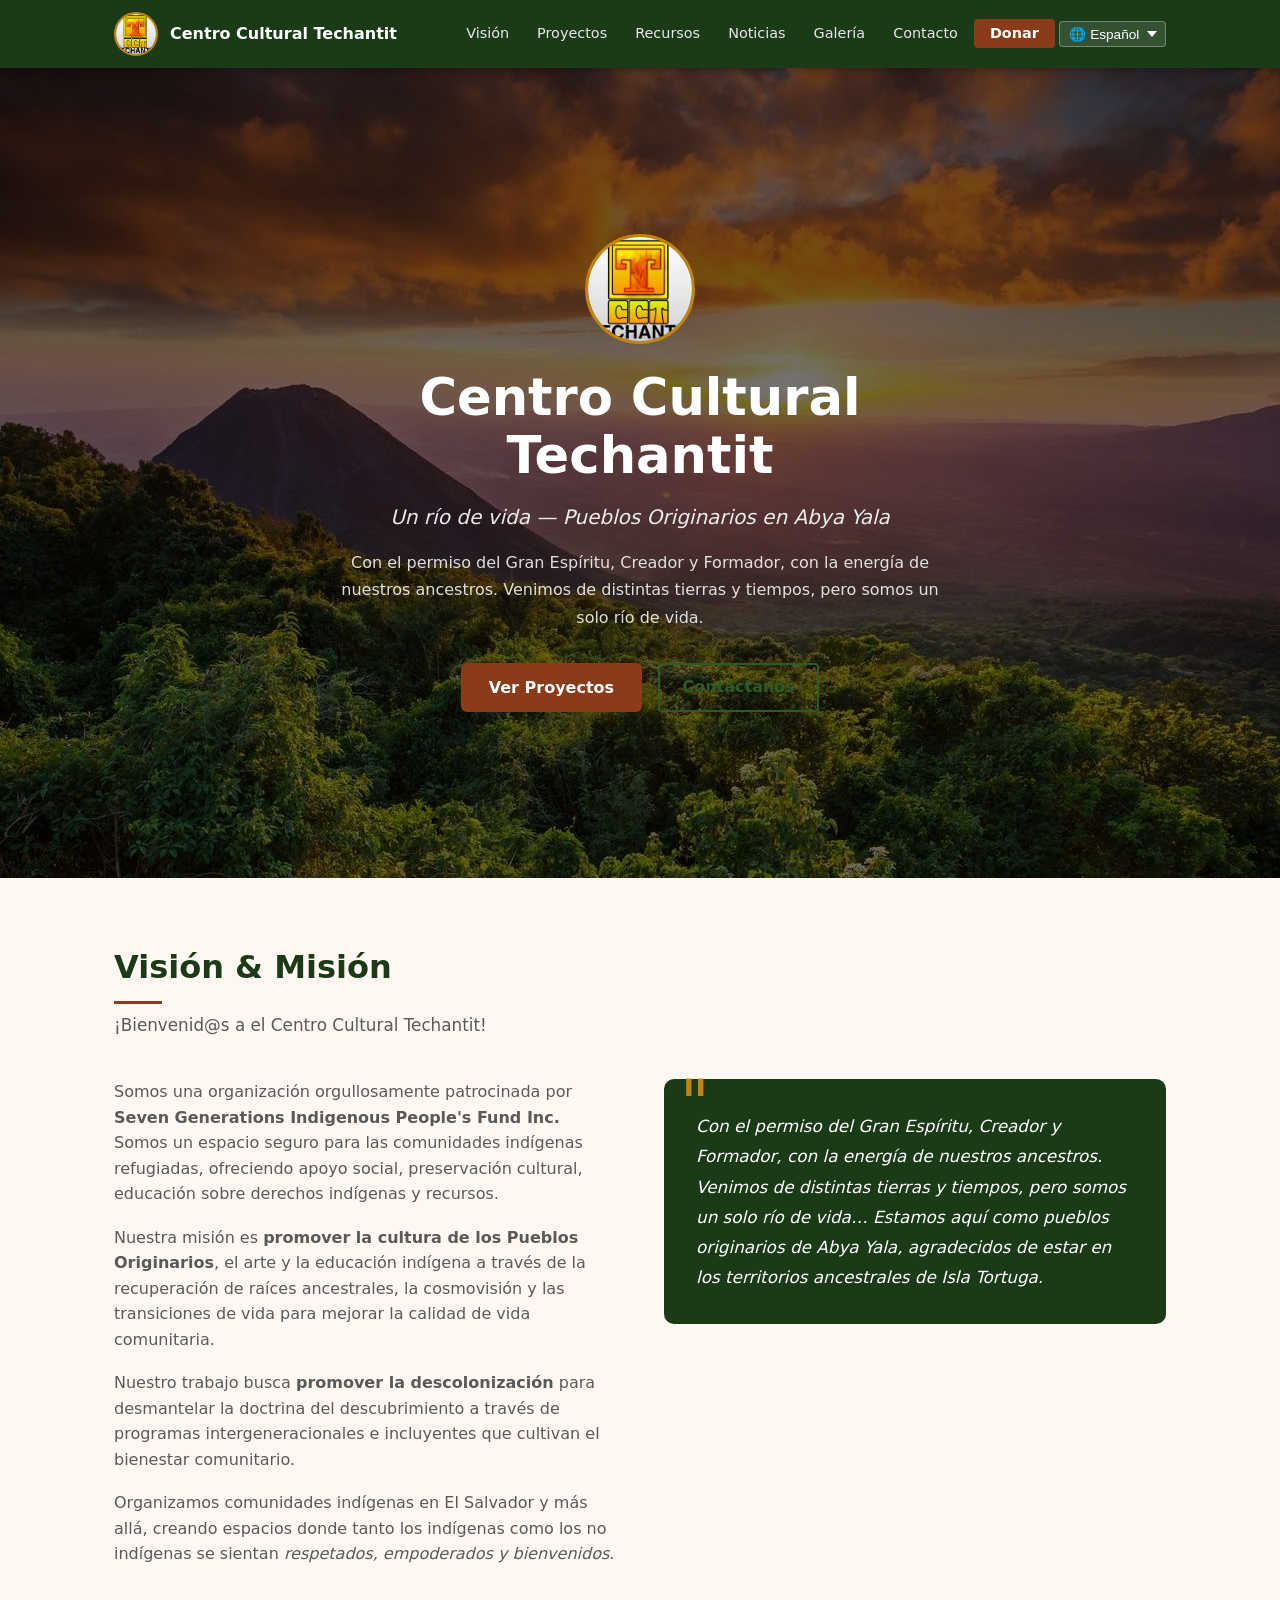
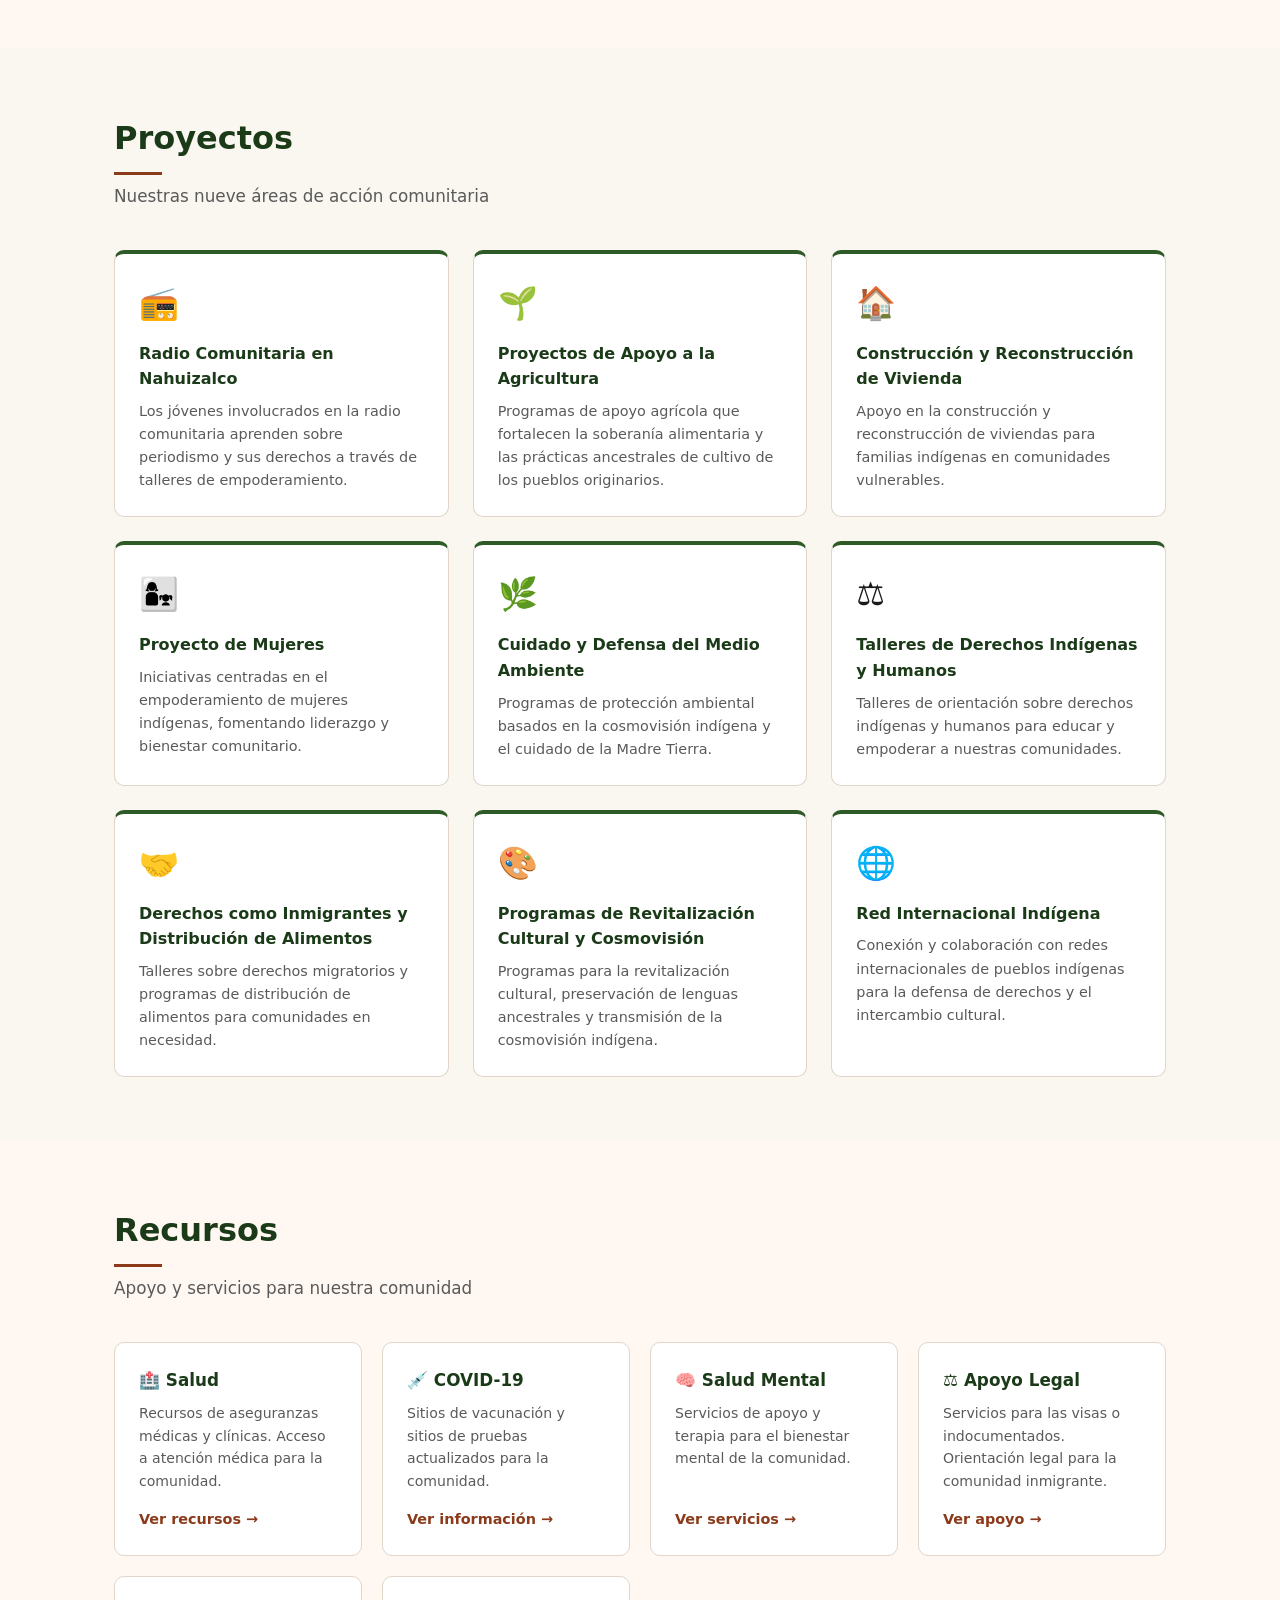
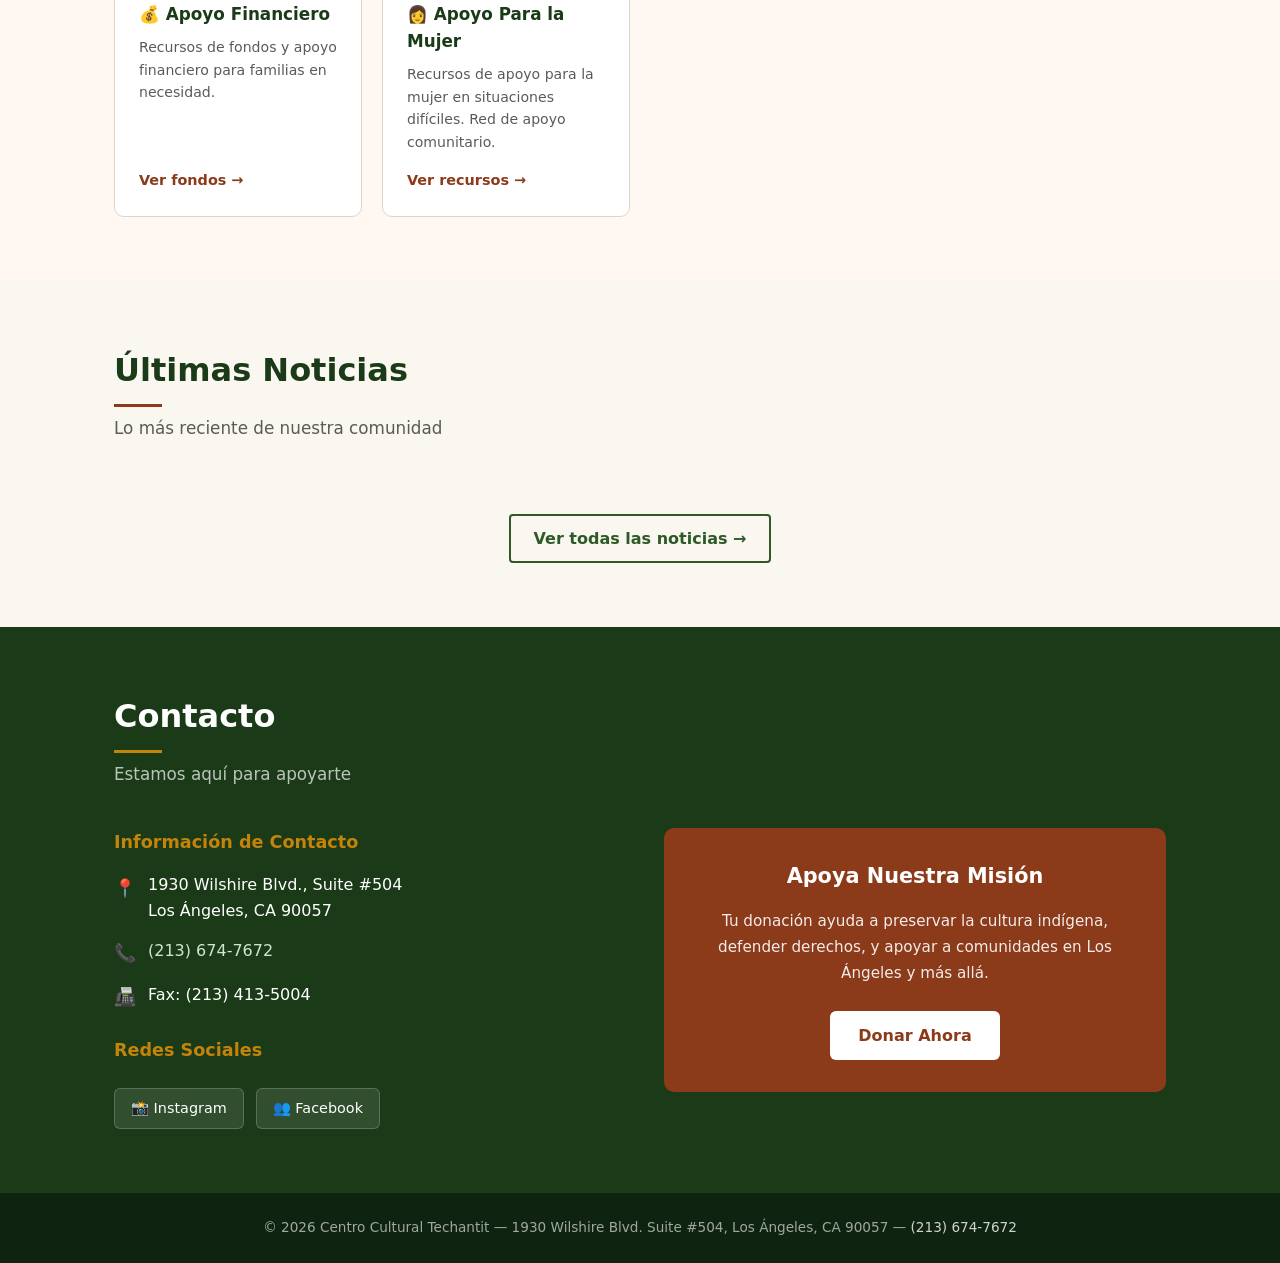
==== commit 874fb77b: "Add news and gallery pages with SharePoint CMS integration - news.html: bilingual (ES/EN) news page " ====
--- a/index.html
+++ b/index.html
@@ -25,6 +25,8 @@
       <li><a href="#vision"    data-i18n="nav.vision">Visión</a></li>
       <li><a href="#proyectos" data-i18n="nav.projects">Proyectos</a></li>
       <li><a href="#recursos"  data-i18n="nav.resources">Recursos</a></li>
+      <li><a href="news.html"  data-i18n="nav.news">Noticias</a></li>
+      <li><a href="gallery.html" data-i18n="nav.gallery">Galería</a></li>
       <li><a href="#contacto"  data-i18n="nav.contact">Contacto</a></li>
       <li><a href="https://www.classy.org/give/327009/#!/donation/checkout" target="_blank" class="btn-donate" data-i18n="nav.donate">Donar</a></li>
       <li>
@@ -173,39 +175,53 @@
       <div class="resource-card">
         <h3 data-i18n="res.health.title">🏥 Salud</h3>
         <p  data-i18n="res.health.desc">Recursos de aseguranzas médicas y clínicas. Acceso a atención médica para la comunidad.</p>
-        <a href="https://www.centroculturaltechantit.com/salud" target="_blank" class="resource-link" data-i18n="res.link.view">Ver recursos →</a>
+        <a href="salud.html" class="resource-link" data-i18n="res.link.view">Ver recursos →</a>
       </div>
 
       <div class="resource-card">
         <h3 data-i18n="res.covid.title">💉 COVID-19</h3>
         <p  data-i18n="res.covid.desc">Sitios de vacunación y sitios de pruebas actualizados para la comunidad.</p>
-        <a href="https://www.centroculturaltechantit.com/covid19" target="_blank" class="resource-link" data-i18n="res.link.info">Ver información →</a>
+        <a href="covid19.html" class="resource-link" data-i18n="res.link.info">Ver información →</a>
       </div>
 
       <div class="resource-card">
         <h3 data-i18n="res.mental.title">🧠 Salud Mental</h3>
         <p  data-i18n="res.mental.desc">Servicios de apoyo y terapia para el bienestar mental de la comunidad.</p>
-        <a href="https://www.centroculturaltechantit.com/saludmental" target="_blank" class="resource-link" data-i18n="res.link.services">Ver servicios →</a>
+        <a href="saludmental.html" class="resource-link" data-i18n="res.link.services">Ver servicios →</a>
       </div>
 
       <div class="resource-card">
         <h3 data-i18n="res.legal.title">⚖️ Apoyo Legal</h3>
         <p  data-i18n="res.legal.desc">Servicios para las visas o indocumentados. Orientación legal para la comunidad inmigrante.</p>
-        <a href="https://www.centroculturaltechantit.com/apoyo-legal" target="_blank" class="resource-link" data-i18n="res.link.support">Ver apoyo →</a>
+        <a href="apoyo-legal.html" class="resource-link" data-i18n="res.link.support">Ver apoyo →</a>
       </div>
 
       <div class="resource-card">
         <h3 data-i18n="res.financial.title">💰 Apoyo Financiero</h3>
         <p  data-i18n="res.financial.desc">Recursos de fondos y apoyo financiero para familias en necesidad.</p>
-        <a href="https://www.centroculturaltechantit.com/apoyo-financiero" target="_blank" class="resource-link" data-i18n="res.link.funds">Ver fondos →</a>
+        <a href="apoyo-financiero.html" class="resource-link" data-i18n="res.link.funds">Ver fondos →</a>
       </div>
 
       <div class="resource-card">
         <h3 data-i18n="res.women.title">👩 Apoyo Para la Mujer</h3>
         <p  data-i18n="res.women.desc">Recursos de apoyo para la mujer en situaciones difíciles. Red de apoyo comunitario.</p>
-        <a href="https://www.centroculturaltechantit.com/apoyo-para-la-mujer" target="_blank" class="resource-link" data-i18n="res.link.view">Ver recursos →</a>
-      </div>
-
+        <a href="apoyo-para-la-mujer.html" class="resource-link" data-i18n="res.link.view">Ver recursos →</a>
+      </div>
+
+    </div>
+  </div>
+</section>
+
+<!-- ── Latest News ──────────────────────────────────────────────────────────── -->
+<section id="noticias">
+  <div class="container">
+    <h2 class="section-title" data-i18n="news.title">Últimas Noticias</h2>
+    <p class="section-subtitle" data-i18n="news.subtitle">Lo más reciente de nuestra comunidad</p>
+    <div id="news-preview" class="news-preview-grid">
+      <!-- Populated by JS -->
+    </div>
+    <div style="text-align:center;margin-top:2rem">
+      <a href="news.html" class="btn btn-outline" data-i18n="news.viewAll">Ver todas las noticias →</a>
     </div>
   </div>
 </section>
@@ -274,6 +290,8 @@
     'nav.vision':    'Visión',
     'nav.projects':  'Proyectos',
     'nav.resources': 'Recursos',
+    'nav.news':      'Noticias',
+    'nav.gallery':   'Galería',
     'nav.contact':   'Contacto',
     'nav.donate':    'Donar',
 
@@ -334,6 +352,12 @@
     'res.link.support':  'Ver apoyo →',
     'res.link.funds':    'Ver fondos →',
 
+    'news.title':   'Últimas Noticias',
+    'news.subtitle':'Lo más reciente de nuestra comunidad',
+    'news.viewAll': 'Ver todas las noticias →',
+    'news.loading': 'Cargando…',
+    'news.empty':   '',
+
     'contact.title':        'Contacto',
     'contact.subtitle':     'Estamos aquí para apoyarte',
     'contact.info.title':   'Información de Contacto',
@@ -348,6 +372,8 @@
     'nav.vision':    'Vision',
     'nav.projects':  'Projects',
     'nav.resources': 'Resources',
+    'nav.news':      'News',
+    'nav.gallery':   'Gallery',
     'nav.contact':   'Contact',
     'nav.donate':    'Donate',
 
@@ -408,6 +434,12 @@
     'res.link.support':  'View support →',
     'res.link.funds':    'View funding →',
 
+    'news.title':   'Latest News',
+    'news.subtitle':'The latest from our community',
+    'news.viewAll': 'View all news →',
+    'news.loading': 'Loading…',
+    'news.empty':   '',
+
     'contact.title':        'Contact',
     'contact.subtitle':     'We are here to support you',
     'contact.info.title':   'Contact Information',
@@ -435,6 +467,27 @@
 document.getElementById('year').textContent = new Date().getFullYear();
 const saved = localStorage.getItem('cct-lang') || 'es';
 setLang(saved);
+
+// News preview (top 3 items)
+(async function loadNewsPreview() {
+  const container = document.getElementById('news-preview');
+  try {
+    const res = await fetch('https://api.centroculturaltechantit.com/news');
+    if (!res.ok) return;
+    const data = await res.json();
+    const items = (data.value || []).filter(i => i.fields).slice(0, 3);
+    if (items.length === 0) return;
+    const lang = localStorage.getItem('cct-lang') || 'es';
+    container.innerHTML = items.map(item => {
+      const f = item.fields;
+      const date = f.Date ? new Date(f.Date).toLocaleDateString(
+        lang === 'es' ? 'es-MX' : 'en-US', { year:'numeric', month:'long', day:'numeric' }
+      ) : '';
+      const img = f.ImageUrl ? `<img src="${f.ImageUrl}" alt="${f.Title||''}" loading="lazy" />` : '';
+      return `<a href="news.html" class="news-preview-card">${img}<div class="news-preview-body"><span class="news-date">${date}</span><h3>${f.Title||''}</h3></div></a>`;
+    }).join('');
+  } catch(e) { /* silent — section stays empty */ }
+})();
 </script>
 
 </body>
--- a/styles.css
+++ b/styles.css
@@ -380,6 +380,193 @@
 footer a { color: rgba(255,255,255,.8); }
 footer a:hover { color: #fff; }
 
+/* ── Resource sub-pages ────────────────────────────────────────────────────── */
+.page-header {
+  background: var(--green-dark);
+  color: #fff;
+  padding: 2.5rem 0 2rem;
+}
+
+.back-link {
+  display: inline-flex;
+  align-items: center;
+  gap: 0.4rem;
+  color: rgba(255,255,255,.7);
+  font-size: 0.9rem;
+  margin-bottom: 1rem;
+  transition: color .15s;
+}
+
+.back-link:hover { color: #fff; }
+
+.page-header h1 {
+  font-size: clamp(1.6rem, 3.5vw, 2.2rem);
+  font-weight: 800;
+  margin-bottom: 0.5rem;
+}
+
+.page-header p {
+  color: rgba(255,255,255,.8);
+  font-size: 1.05rem;
+  max-width: 600px;
+}
+
+.page-main { padding: 3rem 0 4rem; }
+
+.resource-items { display: grid; gap: 1.25rem; }
+
+.resource-item {
+  background: #fff;
+  border: 1px solid var(--border);
+  border-radius: 10px;
+  padding: 1.5rem 1.75rem;
+  border-left: 4px solid var(--green);
+  display: grid;
+  gap: 0.5rem;
+}
+
+.resource-item h2 {
+  font-size: 1.1rem;
+  font-weight: 700;
+  color: var(--green-dark);
+}
+
+.resource-item .desc {
+  color: var(--text-muted);
+  font-size: 0.95rem;
+  line-height: 1.6;
+}
+
+.resource-item .meta {
+  display: flex;
+  flex-wrap: wrap;
+  gap: 0.5rem 1.5rem;
+  font-size: 0.88rem;
+  color: var(--text-muted);
+  margin-top: 0.25rem;
+}
+
+.resource-item .meta span { display: flex; align-items: center; gap: 0.3rem; }
+
+.resource-item-link {
+  display: inline-flex;
+  align-items: center;
+  gap: 0.4rem;
+  margin-top: 0.5rem;
+  color: var(--terra);
+  font-weight: 600;
+  font-size: 0.92rem;
+  width: fit-content;
+}
+
+.resource-item-link:hover { text-decoration: underline; }
+
+.section-divider {
+  font-size: 0.8rem;
+  font-weight: 700;
+  text-transform: uppercase;
+  letter-spacing: .08em;
+  color: var(--text-muted);
+  border-bottom: 1px solid var(--border);
+  padding-bottom: 0.4rem;
+  margin: 1.5rem 0 0.5rem;
+}
+
+/* ── News section (index.html preview) ────────────────────────────────────── */
+#noticias { background: var(--cream); }
+
+.news-preview-grid {
+  display: grid;
+  grid-template-columns: repeat(auto-fill, minmax(260px, 1fr));
+  gap: 1.5rem;
+  margin-top: 1.5rem;
+}
+
+.news-preview-card {
+  background: #fff;
+  border: 1px solid var(--border);
+  border-radius: 10px;
+  overflow: hidden;
+  text-decoration: none;
+  color: inherit;
+  display: flex;
+  flex-direction: column;
+  transition: box-shadow .2s;
+}
+.news-preview-card:hover { box-shadow: 0 4px 16px rgba(0,0,0,.12); }
+.news-preview-card img { width: 100%; height: 170px; object-fit: cover; display: block; }
+.news-preview-body { padding: 1rem; }
+.news-preview-body h3 { margin: 0.25rem 0 0; font-size: 1rem; color: var(--dark); }
+
+.news-date { font-size: 0.78rem; color: var(--text-muted); }
+.news-category {
+  display: inline-block;
+  font-size: 0.72rem;
+  font-weight: 700;
+  text-transform: uppercase;
+  letter-spacing: .06em;
+  background: var(--gold);
+  color: #fff;
+  border-radius: 4px;
+  padding: 2px 7px;
+  margin-right: 6px;
+}
+.news-meta-row { margin-bottom: 0.4rem; }
+
+/* ── News page (news.html) ─────────────────────────────────────────────────── */
+.news-item .news-img-wrap { margin-bottom: 0.75rem; }
+.news-item .news-img-wrap img { width: 100%; max-height: 300px; object-fit: cover; border-radius: 8px; }
+
+.loading-msg, .empty-msg, .error-msg {
+  color: var(--text-muted);
+  font-style: italic;
+  padding: 2rem 0;
+  text-align: center;
+}
+
+/* ── Gallery page (gallery.html) ──────────────────────────────────────────── */
+.gallery-grid {
+  display: grid;
+  grid-template-columns: repeat(auto-fill, minmax(240px, 1fr));
+  gap: 1.25rem;
+  margin-top: 1.5rem;
+}
+
+.gallery-card {
+  background: #fff;
+  border: 1px solid var(--border);
+  border-radius: 10px;
+  overflow: hidden;
+  transition: box-shadow .2s;
+}
+.gallery-card:hover { box-shadow: 0 4px 16px rgba(0,0,0,.12); }
+.gallery-card img {
+  width: 100%;
+  height: 200px;
+  object-fit: cover;
+  display: block;
+}
+.gallery-card-body { padding: 0.75rem 1rem 1rem; }
+.gallery-card-body h3 { margin: 0 0 0.25rem; font-size: 0.95rem; color: var(--dark); }
+.gallery-caption { font-size: 0.85rem; color: var(--text-muted); margin: 0.25rem 0 0; }
+.gallery-date { font-size: 0.75rem; color: var(--text-muted); display: block; margin-top: 0.4rem; }
+
+/* ── Outline button variant ───────────────────────────────────────────────── */
+.btn-outline {
+  display: inline-block;
+  padding: 0.6rem 1.4rem;
+  border: 2px solid var(--green);
+  border-radius: 4px;
+  color: var(--green);
+  font-weight: 600;
+  text-decoration: none;
+  transition: background .2s, color .2s;
+}
+.btn-outline:hover { background: var(--green); color: #fff; }
+
+/* ── Active nav link ──────────────────────────────────────────────────────── */
+.nav-links a.active { color: var(--gold); font-weight: 700; }
+
 /* ── Mobile ────────────────────────────────────────────────────────────────── */
 @media (max-width: 768px) {
   .nav-links { display: none; flex-direction: column; width: 100%; }
